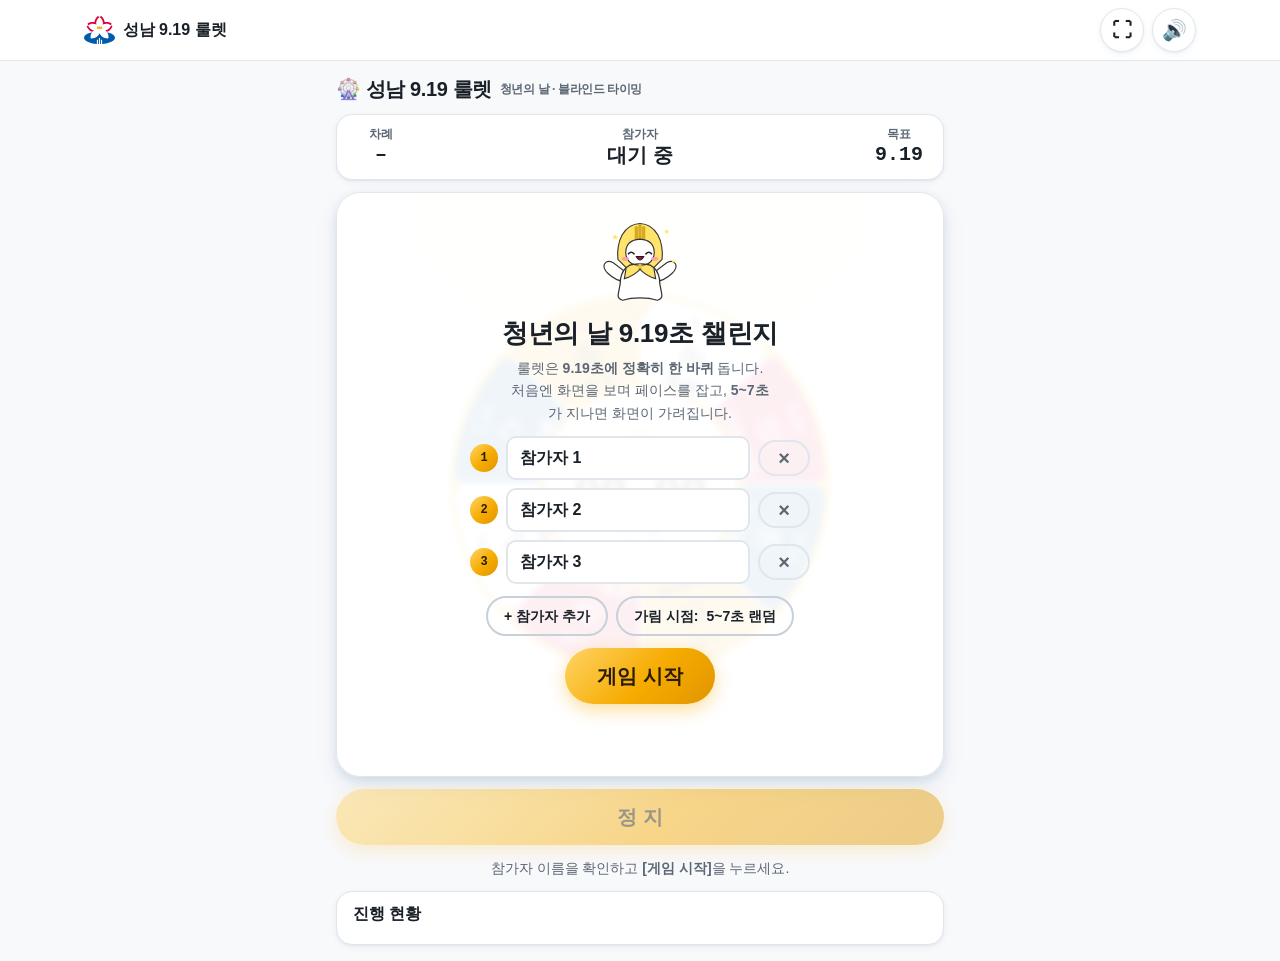
==== index.html @ 919806d4 "game init" ====
<!DOCTYPE html>
<html lang="ko">
<head>
<meta charset="utf-8">
<meta name="viewport" content="width=device-width, initial-scale=1, viewport-fit=cover">
<title>성남 9.19 룰렛 — 청년의 날 블라인드 챌린지</title>
<meta name="description" content="성남시 8대 명소 룰렛이 9.19초에 한 바퀴. 5~7초 뒤 화면이 가려지면 오직 감각으로 9.19초에 멈추세요. 청년의 날 히든 미션 5종 포함.">
<meta name="theme-color" content="#F6AB00">
<meta name="format-detection" content="telephone=no">

<link rel="stylesheet" href="./css/tokens.css">
<link rel="stylesheet" href="./css/base.css">
<link rel="stylesheet" href="./css/components.css">
<link rel="stylesheet" href="./css/game-shell.css">
<link rel="stylesheet" href="./css/game.css">
</head>
<body>

<a class="skip-link" href="#main">본문 바로가기</a>

<!-- 헤더 (SNM.ui.mountHeader 가 이 자리를 치환) -->
<div id="appHeader"></div>

<main id="main" class="game-shell" tabindex="-1">
  <div class="game-shell__body">

    <h1 class="game-title">🎡 성남 9.19 룰렛 <small>청년의 날 · 블라인드 타이밍</small></h1>

    <div class="hud">
      <div class="hud__item">
        <span class="hud__label">차례</span>
        <span class="hud__value num" id="hudTurn">–</span>
      </div>
      <div class="hud__item hud__item--wide">
        <span class="hud__label">참가자</span>
        <span class="hud__value hud__value--name" id="hudName">대기 중</span>
      </div>
      <div class="hud__item">
        <span class="hud__label">목표</span>
        <span class="hud__value num">9.19</span>
      </div>
    </div>

    <div class="game-stage" id="stage">

      <!-- 룰렛 -->
      <div class="wheel-wrap" id="wheelWrap">
        <div class="wheel-pointer" aria-hidden="true">
          <svg viewBox="0 0 40 34" width="40" height="34" focusable="false">
            <path d="M20 32 L3 4 Q20 12 37 4 Z" style="fill:var(--sn-gold);stroke:var(--sn-gold-dark)" stroke-width="2.5" stroke-linejoin="round"/>
          </svg>
        </div>
        <div class="wheel-goal" aria-hidden="true">9.19</div>
        <div class="wheel-rotor" id="wheelRotor"></div>

        <div class="wheel-plate" id="plate">
          <div class="wheel-plate__mascot" id="plateMascot" aria-hidden="true"></div>
          <div class="wheel-plate__big num" id="bigTime">00.00</div>
          <div class="wheel-plate__sub" id="segLabel">대기 중</div>
        </div>
      </div>

      <!-- 블라인드 커튼 (5~7초 이후 화면 전체를 가린다) -->
      <div class="curtain" id="curtain" aria-hidden="true">
        <div class="curtain__panel curtain__panel--top"></div>
        <div class="curtain__panel curtain__panel--bottom"></div>
        <div class="curtain__center">
          <div class="curtain__mascot" id="curtainMascot"></div>
          <p class="curtain__title">화면이 가려졌습니다</p>
          <p class="curtain__desc">이제부터는 <b>감각</b>으로!<br>9.19초라고 느껴지는 순간 <b>정지</b></p>
        </div>
      </div>

      <p class="sr-only" id="live" aria-live="polite"></p>

      <!-- 참가자 설정 오버레이 -->
      <div class="start-overlay setup" id="setupOverlay">
        <div class="setup__mascot" id="setupMascot"></div>
        <h2>청년의 날 9.19초 챌린지</h2>
        <p class="setup__lead">
          룰렛은 <b>9.19초에 정확히 한 바퀴</b> 돕니다.<br>
          처음엔 화면을 보며 페이스를 잡고, <b id="setupBlindText">5~7초</b>가 지나면 화면이 가려집니다.
        </p>

        <ul class="setup__list" id="nameList"></ul>

        <div class="setup__row">
          <button class="btn btn--ghost btn--sm" id="addPlayerBtn" type="button">+ 참가자 추가</button>
          <button class="btn btn--ghost btn--sm" id="blindModeBtn" type="button" aria-pressed="true">
            가림 시점: <b id="blindModeLabel">5~7초 랜덤</b>
          </button>
        </div>

        <button class="btn btn--primary btn--lg" id="startBtn" type="button">게임 시작</button>
      </div>

      <!-- 차례 안내 오버레이 -->
      <div class="start-overlay ready" id="readyOverlay" hidden>
        <div class="ready__mascot" id="readyMascot"></div>
        <p class="ready__turn" id="readyTurn">1번째 차례</p>
        <h2 class="ready__name" id="readyName">참가자 1</h2>
        <p class="ready__desc">
          시작하면 <b>3 · 2 · 1</b> 카운트다운 후 룰렛이 돕니다.<br>
          기회는 <b>단 한 번</b>, 9.19초에 멈추세요!
        </p>
        <button class="btn btn--primary btn--lg" id="readyBtn" type="button">준비 완료 · 시작</button>
      </div>

    </div>

    <div class="game-controls">
      <button class="btn btn--primary btn--lg btn--block" id="stopBtn" type="button" disabled>정 지</button>
    </div>

    <p class="game-hint" id="hint">참가자 이름을 확인하고 <b>[게임 시작]</b>을 누르세요.</p>

    <!-- 진행 현황판 -->
    <section class="board" id="board" aria-labelledby="boardTitle">
      <header class="board__head">
        <h2 id="boardTitle" class="board__title">진행 현황</h2>
        <button class="btn btn--ghost btn--sm" id="resetBtn" type="button" hidden>처음부터</button>
      </header>
      <ul class="board__list" id="boardList"></ul>
    </section>

    <!-- 히든 미션 보드 (적중 시 · 최종 결과에서 공개) -->
    <section class="missions" id="missionBoard" hidden aria-labelledby="missionTitle">
      <header class="board__head">
        <h2 id="missionTitle" class="board__title">🎁 히든 미션</h2>
        <span class="chip chip--gold" id="missionCount">0 / 5 공개</span>
      </header>
      <ul class="missions__list" id="missionList"></ul>
    </section>

  </div>
</main>

<script src="./js/core/util.js"></script>
<script src="./js/core/store.js"></script>
<script src="./js/core/audio.js"></script>
<script src="./js/core/mascot.js"></script>
<script src="./js/core/ui.js"></script>
<script src="./js/game.js"></script>
</body>
</html>
---- css/tokens.css ----
/* ============================================================
   성남 미니게임 랜드 — 디자인 토큰
   성남시 CI 컬러 기반. 모든 CSS 파일보다 먼저 로드할 것.
   ============================================================ */
:root{
  /* ── 브랜드 (성남시 CI) ── */
  --sn-gold:        #F6AB00;
  --sn-gold-dark:   #C98A00;
  --sn-gold-light:  #FFD466;
  --sn-blue:        #005BAC;
  --sn-blue-dark:   #00417A;
  --sn-blue-light:  #4D96D6;
  --sn-red:         #DF003C;
  --sn-red-dark:    #A8002D;
  --sn-red-light:   #FF5C82;
  --sn-white:       #FFFFFF;

  /* ── 뉴트럴 ── */
  --sn-gray-50:  #F8F9FB;
  --sn-gray-100: #EFF2F6;
  --sn-gray-200: #E1E6ED;
  --sn-gray-300: #C8D0DA;
  --sn-gray-400: #9AA6B4;
  --sn-gray-600: #5C6774;
  --sn-gray-800: #2E3742;
  --sn-gray-900: #1A2027;

  /* ── 시맨틱 ── */
  --c-bg:        var(--sn-gray-50);
  --c-surface:   var(--sn-white);
  --c-text:      var(--sn-gray-900);
  --c-text-sub:  var(--sn-gray-600);
  --c-border:    var(--sn-gray-200);
  --c-success:   #14A44D;
  --c-warning:   var(--sn-gold);
  --c-danger:    var(--sn-red);
  --c-on-gold:   #2A1C00;   /* 골드 배경 위 텍스트 (흰 글씨 금지) */

  /* ── 그라디언트 ── */
  --g-gold:  linear-gradient(135deg, #FFD466 0%, #F6AB00 55%, #E09600 100%);
  --g-blue:  linear-gradient(135deg, #4D96D6 0%, #005BAC 100%);
  --g-hero:  radial-gradient(120% 90% at 50% 0%, #FFF6DF 0%, #FFFFFF 60%, #F1F6FB 100%);
  --g-sky:   linear-gradient(180deg, #BFE4FF 0%, #E8F5FF 70%, #FFF6E3 100%);

  /* ── 라운드 ── */
  --r-xs:   6px;
  --r-sm:  10px;
  --r-md:  16px;
  --r-lg:  24px;
  --r-xl:  32px;
  --r-pill: 999px;

  /* ── 그림자 (블루 틴트) ── */
  --sh-1: 0 1px 2px rgba(0,65,122,.06), 0 2px 6px rgba(0,65,122,.06);
  --sh-2: 0 4px 10px rgba(0,65,122,.10), 0 10px 24px rgba(0,65,122,.08);
  --sh-3: 0 10px 24px rgba(0,65,122,.14), 0 24px 56px rgba(0,65,122,.14);
  --sh-gold: 0 6px 18px rgba(246,171,0,.38);
  --sh-inset: inset 0 2px 0 rgba(255,255,255,.6);

  /* ── 간격 (4px 스케일) ── */
  --sp-1:4px; --sp-2:8px; --sp-3:12px; --sp-4:16px;
  --sp-5:24px; --sp-6:32px; --sp-7:48px; --sp-8:64px;

  /* ── 타이포 ── */
  --font-base: "Pretendard", "Pretendard Variable", -apple-system, BlinkMacSystemFont,
               "Apple SD Gothic Neo", "Malgun Gothic", "맑은 고딕",
               "Noto Sans KR", "Segoe UI", Roboto, sans-serif;
  --font-num:  "SF Mono", "JetBrains Mono", ui-monospace, Menlo, Consolas,
               "D2Coding", monospace;
  --fs-xs:12px; --fs-sm:14px; --fs-md:16px; --fs-lg:20px;
  --fs-xl:26px; --fs-2xl:34px; --fs-3xl:44px;
  --lh-tight:1.25; --lh-base:1.6;

  /* ── 모션 ── */
  --ease-out:  cubic-bezier(.2,.8,.3,1);
  --ease-pop:  cubic-bezier(.2,.9,.3,1.3);
  --dur-fast: 140ms; --dur-base: 240ms; --dur-slow: 420ms;

  /* ── 레이어 ── */
  --z-hud:10; --z-header:50; --z-toast:80; --z-modal:100;
}

@media (prefers-reduced-motion: reduce){
  *,*::before,*::after{
    animation-duration:.01ms !important;
    animation-iteration-count:1 !important;
    transition-duration:.01ms !important;
    scroll-behavior:auto !important;
  }
}
---- css/base.css ----
/* ============================================================
   base.css — 리셋 + 타이포 + 유틸리티
   ============================================================ */
*,*::before,*::after{ box-sizing:border-box; }

html{ -webkit-text-size-adjust:100%; }

body{
  margin:0;
  font-family:var(--font-base);
  font-size:var(--fs-md);
  line-height:var(--lh-base);
  color:var(--c-text);
  background:var(--c-bg);
  -webkit-font-smoothing:antialiased;
  -moz-osx-font-smoothing:grayscale;
  overflow-x:hidden;
}

h1,h2,h3,h4,p,figure,ul,ol{ margin:0; }
ul,ol{ padding:0; list-style:none; }
img,svg{ display:block; max-width:100%; }
button,input,select,textarea{ font:inherit; color:inherit; }
button{ background:none; border:0; padding:0; cursor:pointer; }
a{ color:var(--sn-blue); text-decoration:none; }
a:hover{ text-decoration:underline; }

h1{ font-size:var(--fs-2xl); line-height:var(--lh-tight); font-weight:800; letter-spacing:-.02em; }
h2{ font-size:var(--fs-xl); line-height:var(--lh-tight); font-weight:800; letter-spacing:-.01em; }
h3{ font-size:var(--fs-lg); line-height:var(--lh-tight); font-weight:700; }

:focus-visible{ outline:3px solid var(--sn-blue); outline-offset:2px; border-radius:var(--r-xs); }

/* ── 컨테이너 ── */
.container{ width:100%; max-width:1080px; margin-inline:auto; padding-inline:var(--sp-4); }
@media (min-width:1024px){ .container{ padding-inline:var(--sp-5); } }
@media (min-width:1280px){ .container{ max-width:1160px; } }

/* ── 유틸리티 ── */
.num{ font-family:var(--font-num); font-variant-numeric:tabular-nums; }
.sr-only{
  position:absolute; width:1px; height:1px; padding:0; margin:-1px;
  overflow:hidden; clip:rect(0 0 0 0); white-space:nowrap; border:0;
}
.skip-link{
  position:absolute; left:var(--sp-4); top:-100px; z-index:calc(var(--z-modal) + 10);
  background:var(--sn-blue); color:#fff; padding:var(--sp-3) var(--sp-4);
  border-radius:var(--r-sm); font-weight:700; transition:top var(--dur-fast) var(--ease-out);
}
.skip-link:focus{ top:var(--sp-4); text-decoration:none; }

.no-select{ user-select:none; -webkit-user-select:none; -webkit-touch-callout:none; }
.touch{ touch-action:manipulation; }

/* ── 성나미 아이들 애니메이션 ── */
@keyframes nami-idle{
  from{ transform:translateY(0) rotate(-1deg); }
  to  { transform:translateY(-10px) rotate(1deg); }
}
.nami-idle{
  animation:nami-idle 3s var(--ease-out) infinite alternate;
  transform-origin:50% 80%;
}
@keyframes nami-pop{
  0%{ transform:scale(1); } 40%{ transform:scale(1.14); } 100%{ transform:scale(1); }
}
.nami-pop{ animation:nami-pop var(--dur-slow) var(--ease-pop); }
---- css/components.css ----
/* ============================================================
   components.css — 버튼 / 모달 / HUD / 토스트 / 카드 공통
   ============================================================ */

/* ─────────── 버튼 ─────────── */
.btn{
  display:inline-flex; align-items:center; justify-content:center; gap:var(--sp-2);
  min-height:48px; padding:0 var(--sp-5);
  border-radius:var(--r-pill);
  font-weight:700; font-size:var(--fs-md);
  cursor:pointer; touch-action:manipulation; user-select:none;
  transition:transform var(--dur-fast) var(--ease-out),
             filter var(--dur-fast) var(--ease-out),
             box-shadow var(--dur-fast) var(--ease-out);
  text-decoration:none; white-space:nowrap;
}
.btn:hover{ transform:translateY(-2px); filter:brightness(1.05); text-decoration:none; }
.btn:active{ transform:translateY(1px); }
.btn:disabled,.btn[aria-disabled="true"]{
  opacity:.45; cursor:not-allowed; transform:none; filter:none;
}
.btn--primary{ background:var(--g-gold); color:var(--c-on-gold); box-shadow:var(--sh-gold); }
.btn--secondary{ background:var(--g-blue); color:#fff; box-shadow:var(--sh-2); }
.btn--ghost{ background:transparent; color:var(--c-text); border:2px solid var(--sn-gray-300); }
.btn--danger{ background:var(--sn-red); color:#fff; box-shadow:var(--sh-2); }
.btn--icon{
  width:44px; height:44px; min-height:44px; padding:0; border-radius:50%;
  background:var(--c-surface); border:1px solid var(--c-border); box-shadow:var(--sh-1);
  font-size:var(--fs-lg);
}
.btn--sm{ min-height:40px; padding:0 var(--sp-4); font-size:var(--fs-sm); }
.btn--lg{ min-height:56px; padding:0 var(--sp-6); font-size:var(--fs-lg); }
.btn--block{ display:flex; width:100%; }

/* ─────────── 칩 ─────────── */
.chip{
  display:inline-flex; align-items:center; gap:4px;
  padding:3px 10px; border-radius:var(--r-pill);
  font-size:var(--fs-xs); font-weight:700; line-height:1.5;
  background:var(--sn-gray-100); color:var(--c-text-sub);
}
.chip--gold{ background:#FFF3D6; color:#7A5500; }
.chip--blue{ background:#E3F0FB; color:var(--sn-blue-dark); }
.chip--red { background:#FFE5EC; color:var(--sn-red-dark); }

/* ─────────── 카드 ─────────── */
.card{
  background:var(--c-surface);
  border:1px solid var(--c-border);
  border-radius:var(--r-md);
  box-shadow:var(--sh-1);
}

/* ─────────── 공통 헤더 ─────────── */
.app-header{
  position:sticky; top:0; z-index:var(--z-header);
  background:rgba(255,255,255,.88);
  -webkit-backdrop-filter:blur(10px); backdrop-filter:blur(10px);
  border-bottom:1px solid var(--c-border);
}
.app-header__inner{
  display:flex; align-items:center; gap:var(--sp-3);
  min-height:60px; padding-block:var(--sp-2);
}
.app-header__brand{
  display:flex; align-items:center; gap:var(--sp-2);
  font-weight:800; color:var(--c-text); font-size:var(--fs-md);
}
.app-header__brand:hover{ text-decoration:none; }
.app-header__brand img{ height:28px; width:auto; }
.app-header__spacer{ flex:1; }
.app-header__actions{ display:flex; align-items:center; gap:var(--sp-2); }
@media (max-width:479px){
  .app-header__brand span{ font-size:var(--fs-sm); }
}

/* ─────────── HUD ─────────── */
.hud{
  display:flex; align-items:center; gap:var(--sp-3);
  width:100%; padding:var(--sp-3) var(--sp-4);
  background:var(--c-surface); border:1px solid var(--c-border);
  border-radius:var(--r-md); box-shadow:var(--sh-1);
  z-index:var(--z-hud);
}
.hud__item{ display:flex; flex-direction:column; align-items:center; min-width:56px; }
.hud__item--wide{ flex:1; min-width:0; }
.hud__label{ font-size:var(--fs-xs); color:var(--c-text-sub); font-weight:600; line-height:1.3; }
.hud__value{
  font-family:var(--font-num); font-variant-numeric:tabular-nums;
  font-size:var(--fs-lg); font-weight:800; line-height:1.2; color:var(--c-text);
  transition:transform var(--dur-fast) var(--ease-pop), color var(--dur-fast) linear;
}
.hud__value.is-bump{ transform:scale(1.18); }
.hud__item.is-warning .hud__value{ color:var(--sn-red); animation:hud-pulse 1s infinite; }
@keyframes hud-pulse{ 0%,100%{ opacity:1; } 50%{ opacity:.45; } }

.progress{
  width:100%; height:10px; border-radius:var(--r-pill);
  background:var(--sn-gray-200); overflow:hidden;
}
.progress > i{
  display:block; height:100%; width:0;
  background:var(--g-gold); border-radius:inherit;
  transition:width var(--dur-base) var(--ease-out);
}
.progress.is-warning > i{ background:linear-gradient(135deg,#FF5C82,#DF003C); }

/* 생명 하트 */
.lives{ display:flex; gap:2px; font-size:var(--fs-md); line-height:1; }
.lives span{ transition:opacity var(--dur-base) var(--ease-out), transform var(--dur-base) var(--ease-pop); }
.lives span.is-lost{ opacity:.2; transform:scale(.8); filter:grayscale(1); }

/* ─────────── 모달 ─────────── */
.modal-backdrop{
  position:fixed; inset:0; z-index:var(--z-modal);
  display:grid; place-items:center; padding:var(--sp-4);
  background:rgba(0,0,0,.55);
  -webkit-backdrop-filter:blur(4px); backdrop-filter:blur(4px);
  animation:modal-fade .18s var(--ease-out);
  overflow-y:auto;
}
@keyframes modal-fade{ from{ opacity:0; } to{ opacity:1; } }
.modal{
  width:100%; max-width:420px;
  background:var(--c-surface); border-radius:var(--r-lg);
  box-shadow:var(--sh-3); padding:var(--sp-5);
  text-align:center; position:relative;
  animation:modal-in .28s var(--ease-pop);
  max-height:calc(100dvh - 32px); overflow-y:auto;
}
@supports not (height:100dvh){ .modal{ max-height:calc(100vh - 32px); } }
@keyframes modal-in{
  from{ opacity:0; transform:scale(.9) translateY(16px); }
  to  { opacity:1; transform:none; }
}
.modal__mascot{ width:130px; margin:0 auto var(--sp-2); }
.modal__title{ font-size:var(--fs-xl); font-weight:800; margin-bottom:var(--sp-2); }
.modal__grade{
  display:inline-block; margin-bottom:var(--sp-3);
  padding:4px 14px; border-radius:var(--r-pill);
  background:var(--g-gold); color:var(--c-on-gold); font-weight:800; font-size:var(--fs-sm);
}
.modal__score{
  font-family:var(--font-num); font-variant-numeric:tabular-nums;
  font-size:var(--fs-3xl); font-weight:800; color:var(--sn-blue);
  line-height:1.1; margin-bottom:var(--sp-1);
}
.modal__score-unit{ font-size:var(--fs-lg); color:var(--c-text-sub); margin-left:2px; }
.modal__best-ribbon{
  display:inline-block; margin-bottom:var(--sp-3);
  padding:5px 16px; border-radius:var(--r-pill);
  background:var(--g-gold); color:var(--c-on-gold);
  font-weight:800; font-size:var(--fs-sm); box-shadow:var(--sh-gold);
  animation:ribbon-glow 1.4s var(--ease-out) infinite alternate;
}
@keyframes ribbon-glow{ from{ filter:brightness(1); } to{ filter:brightness(1.18); } }
.modal__rows{
  margin:var(--sp-3) 0; padding:var(--sp-3);
  background:var(--sn-gray-50); border-radius:var(--r-sm); text-align:left;
}
.modal__row{
  display:flex; justify-content:space-between; gap:var(--sp-3);
  padding:5px 0; font-size:var(--fs-sm);
}
.modal__row + .modal__row{ border-top:1px dashed var(--c-border); }
.modal__row b{ font-family:var(--font-num); font-variant-numeric:tabular-nums; }
.modal__badges{
  display:flex; flex-wrap:wrap; justify-content:center; gap:var(--sp-2);
  margin:var(--sp-3) 0;
}
.modal__badge{
  display:flex; align-items:center; gap:6px;
  padding:6px 14px; border-radius:var(--r-pill);
  background:#FFF3D6; color:#7A5500; font-weight:700; font-size:var(--fs-sm);
  animation:modal-in .4s var(--ease-pop) backwards;
}
.modal__note{ font-size:var(--fs-xs); color:var(--c-text-sub); margin-top:var(--sp-2); }
.modal__buttons{ display:flex; flex-direction:column; gap:var(--sp-2); margin-top:var(--sp-4); }
@media (min-width:480px){ .modal__buttons{ flex-direction:row; justify-content:center; } }
.modal__buttons .btn{ flex:1; }

/* ─────────── 토스트 ─────────── */
.toast-wrap{
  position:fixed; left:50%; bottom:calc(24px + env(safe-area-inset-bottom));
  transform:translateX(-50%); z-index:var(--z-toast);
  display:flex; flex-direction:column; align-items:center; gap:var(--sp-2);
  pointer-events:none; width:max-content; max-width:calc(100vw - 32px);
}
.toast{
  padding:10px 20px; border-radius:var(--r-pill);
  background:rgba(26,32,39,.92); color:#fff;
  font-size:var(--fs-sm); font-weight:600; box-shadow:var(--sh-3);
  animation:toast-in var(--dur-base) var(--ease-pop);
}
.toast.is-out{ animation:toast-out var(--dur-base) var(--ease-out) forwards; }
@keyframes toast-in { from{ opacity:0; transform:translateY(14px); } to{ opacity:1; transform:none; } }
@keyframes toast-out{ to{ opacity:0; transform:translateY(10px); } }

/* ─────────── 카운트다운 ─────────── */
.countdown{
  position:absolute; inset:0; z-index:calc(var(--z-hud) + 5);
  display:grid; place-items:center;
  background:rgba(255,255,255,.72);
  -webkit-backdrop-filter:blur(2px); backdrop-filter:blur(2px);
  border-radius:inherit; pointer-events:none;
}
.countdown__num{
  font-family:var(--font-num); font-weight:800; font-size:88px;
  color:var(--sn-blue); text-shadow:0 6px 18px rgba(0,91,172,.28);
  animation:cd-pop .7s var(--ease-out);
}
@keyframes cd-pop{
  from{ opacity:0; transform:scale(1.6); } 60%{ opacity:1; transform:scale(1); }
  to  { opacity:0; transform:scale(.9); }
}

/* ─────────── 플로팅 점수 텍스트 ─────────── */
.float-text{
  position:fixed; z-index:var(--z-toast); pointer-events:none;
  font-family:var(--font-num); font-weight:800; font-size:var(--fs-lg);
  text-shadow:0 2px 6px rgba(255,255,255,.9), 0 0 2px rgba(255,255,255,.9);
  animation:float-up .9s var(--ease-out) forwards;
  transform:translate(-50%,-50%);
}
@keyframes float-up{
  0%  { opacity:0; transform:translate(-50%,-50%) scale(.7); }
  20% { opacity:1; transform:translate(-50%,-80%) scale(1.1); }
  100%{ opacity:0; transform:translate(-50%,-170%) scale(1); }
}

/* ─────────── 컨페티 ─────────── */
.confetti-wrap{ position:fixed; inset:0; z-index:calc(var(--z-modal) + 1); pointer-events:none; overflow:hidden; }
.confetti{
  position:absolute; top:-16px; width:9px; height:14px; border-radius:2px;
  animation:confetti-fall linear forwards;
}
@keyframes confetti-fall{
  0%  { opacity:1; transform:translateY(0) rotate(0deg); }
  100%{ opacity:.15; transform:translateY(105vh) rotate(720deg); }
}
---- css/game-shell.css ----
/* ============================================================
   game-shell.css — 게임 5종이 공유하는 껍데기 레이아웃
   ============================================================ */
.game-shell{
  display:flex; flex-direction:column;
  min-height:100vh; min-height:100dvh;
}
.game-shell__body{
  flex:1;
  display:flex; flex-direction:column; gap:var(--sp-3);
  width:100%; margin-inline:auto;
  padding:var(--sp-4) var(--sp-4) max(var(--sp-4), env(safe-area-inset-bottom));
}

/* 게임별 최대 폭은 각 style.css 에서 --stage-max 로 지정 */
.game-shell__body{ max-width:var(--stage-max, 560px); }

.game-title{
  display:flex; align-items:center; gap:var(--sp-2);
  font-size:var(--fs-lg); font-weight:800;
}
.game-title small{
  font-size:var(--fs-xs); font-weight:600; color:var(--c-text-sub);
}

.game-stage{
  position:relative;
  flex:1; display:grid; place-items:center;
  padding:var(--sp-4);
  background:var(--c-surface);
  border:1px solid var(--c-border);
  border-radius:var(--r-lg);
  box-shadow:var(--sh-2);
  overflow:hidden;
  touch-action:manipulation;
  user-select:none; -webkit-user-select:none;
}
.game-stage--flat{ background:transparent; border:0; box-shadow:none; padding:0; }

.game-controls{
  display:flex; gap:var(--sp-2); align-items:center; justify-content:center;
  flex-wrap:wrap;
}

/* 게임 안내 문구 */
.game-hint{
  text-align:center; font-size:var(--fs-sm); color:var(--c-text-sub);
  min-height:1.6em;
}

/* 시작 오버레이 (플레이 전) */
.start-overlay{
  position:absolute; inset:0; z-index:calc(var(--z-hud) + 4);
  display:flex; flex-direction:column; align-items:center; justify-content:center;
  gap:var(--sp-3); padding:var(--sp-5);
  background:rgba(255,255,255,.94);
  -webkit-backdrop-filter:blur(3px); backdrop-filter:blur(3px);
  border-radius:inherit; text-align:center;
}
.start-overlay__mascot{ width:120px; }
.start-overlay h2{ font-size:var(--fs-xl); }
.start-overlay p{ font-size:var(--fs-sm); color:var(--c-text-sub); max-width:34ch; }
.start-overlay[hidden]{ display:none; }

/* 가로모드 저높이 대응 */
@media (max-height:480px) and (orientation:landscape){
  .app-header__inner{ min-height:48px; }
  .game-shell__body{ padding-block:var(--sp-2); gap:var(--sp-2); }
  .game-title{ font-size:var(--fs-md); }
  .hud{ padding:var(--sp-2) var(--sp-3); }
  .start-overlay__mascot{ width:76px; }
}
---- css/game.css ----
/* ============================================================
   성남 9.19 룰렛 — 게임 전용 스타일
   core CSS(tokens/base/components/game-shell) 이후에 로드된다.
   ============================================================ */

.game-shell__body{ --stage-max: 560px; }

/* 무대 미러링용 — 넓은 화면에서는 조금 더 크게 */
@media (min-width:900px){
  .game-shell__body{ --stage-max: 640px; }
}

#stage{
  background:
    radial-gradient(120% 90% at 50% 0%, #FFF6DF 0%, var(--sn-white) 62%, var(--sn-gray-50) 100%);
  min-height:360px;
}

.hud__value--name{
  font-family:var(--font-base);
  font-size:var(--fs-lg);
  white-space:nowrap; overflow:hidden; text-overflow:ellipsis;
  max-width:100%;
}

/* ─────────────── 룰렛 ─────────────── */
.wheel-wrap{
  position:relative;
  width:100%;
  max-width:340px;
  aspect-ratio:1 / 1;
  margin-inline:auto;
  display:grid;
  place-items:center;
}

/* 12시 고정 포인터 = 9.19초 지점 */
.wheel-pointer{
  position:absolute;
  top:-6px; left:50%;
  transform:translateX(-50%);
  z-index:calc(var(--z-hud) + 2);
  filter:drop-shadow(0 3px 5px rgba(0,65,122,.35));
  pointer-events:none;
  line-height:0;
}
.wheel-goal{
  position:absolute;
  top:-30px; left:50%;
  transform:translateX(-50%);
  z-index:calc(var(--z-hud) + 2);
  padding:2px 12px;
  border-radius:var(--r-pill);
  background:var(--g-gold);
  color:var(--c-on-gold);
  font-family:var(--font-num);
  font-size:var(--fs-xs);
  font-weight:800;
  letter-spacing:.02em;
  box-shadow:var(--sh-gold);
  pointer-events:none;
  white-space:nowrap;
}

.wheel-rotor{
  width:100%; height:100%;
  will-change:transform;
  filter:drop-shadow(var(--sh-2));
}
.wheel-rotor svg{ width:100%; height:100%; display:block; }

/* 중앙 판독판 (스톱워치) */
.wheel-plate{
  position:absolute;
  width:52%; height:52%;
  border-radius:var(--r-pill);
  background:var(--sn-white);
  border:4px solid var(--sn-gold);
  box-shadow:var(--sh-gold), var(--sh-inset);
  display:flex; flex-direction:column; align-items:center; justify-content:center;
  gap:2px;
  overflow:hidden;
  z-index:calc(var(--z-hud) + 1);
  pointer-events:none;
}
.wheel-plate__mascot{ width:34px; height:34px; }
.wheel-plate__mascot svg{ width:100%; height:100%; }
.wheel-plate__big{
  font-size:clamp(30px, 9.5vw, 46px);
  font-weight:800;
  line-height:1.05;
  letter-spacing:-.02em;
  color:var(--c-text);
  min-width:5ch;
  text-align:center;
  transition:color var(--dur-fast) var(--ease-out);
}
.wheel-plate__sub{
  font-size:var(--fs-xs);
  font-weight:700;
  color:var(--c-text-sub);
  text-align:center;
  padding-inline:6px;
  white-space:nowrap;
}

/* 마스킹 구간 */
.wheel-plate.is-half .wheel-plate__big{ color:var(--sn-gray-600); }
.wheel-plate.is-blind .wheel-plate__big{ color:var(--sn-gray-400); }

/* 적중 연출 */
.wheel-plate.is-hit{
  border-color:var(--sn-gold-dark);
  animation:plate-hit 1.1s var(--ease-pop) 2;
}
.wheel-plate.is-hit .wheel-plate__big{
  color:var(--sn-gold-dark);
  text-shadow:0 0 18px rgba(246,171,0,.55);
}
@keyframes plate-hit{
  0%,100%{ transform:scale(1); }
  42%    { transform:scale(1.08); }
}

/* 감속 중 살짝 흔들리는 판 */
.wheel-plate.is-spinning{ animation:plate-wobble .5s var(--ease-out) infinite alternate; }
@keyframes plate-wobble{
  from{ transform:rotate(-2deg); }
  to  { transform:rotate(2deg); }
}

/* ─────────────── 블라인드 커튼 ─────────────── */
.curtain{
  position:absolute; inset:0;
  z-index:calc(var(--z-hud) + 3);
  border-radius:inherit;
  overflow:hidden;
  pointer-events:none;
  visibility:hidden;
}
.curtain.is-active{ visibility:visible; }

.curtain__panel{
  position:absolute; left:0; right:0;
  height:51%;
  background:
    repeating-linear-gradient(135deg,
      rgba(255,255,255,.14) 0 14px, rgba(255,255,255,0) 14px 28px),
    var(--g-gold);
  box-shadow:0 0 24px rgba(0,65,122,.28);
  transition:transform 420ms var(--ease-out);
}
.curtain__panel--top{ top:0; transform:translateY(-101%); border-bottom:3px solid var(--sn-gold-dark); }
.curtain__panel--bottom{ bottom:0; transform:translateY(101%); border-top:3px solid var(--sn-gold-dark); }

.curtain.is-closed .curtain__panel--top,
.curtain.is-closed .curtain__panel--bottom{ transform:translateY(0); }

/* 공개 순간에는 더 빠르고 시원하게 열린다 */
.curtain.is-opening .curtain__panel{ transition:transform 520ms cubic-bezier(.5,0,.1,1); }

.curtain__center{
  position:absolute; inset:0;
  display:flex; flex-direction:column; align-items:center; justify-content:center;
  gap:var(--sp-1);
  text-align:center;
  padding:var(--sp-4);
  color:var(--c-on-gold);
  opacity:0;
  transition:opacity var(--dur-base) var(--ease-out);
}
.curtain.is-closed .curtain__center{ opacity:1; transition-delay:260ms; }

.curtain__mascot{ width:74px; height:74px; }
.curtain__mascot svg{ width:100%; height:100%; }
.curtain__title{
  font-size:var(--fs-xl); font-weight:800; letter-spacing:-.01em;
}
.curtain__desc{ font-size:var(--fs-sm); font-weight:700; line-height:1.5; }

/* ─────────────── 참가자 설정 오버레이 ─────────────── */
.setup{ justify-content:flex-start; overflow-y:auto; gap:var(--sp-2); }
.setup__mascot{ width:92px; flex:none; }
.setup__lead{ font-size:var(--fs-sm); color:var(--c-text-sub); max-width:38ch; }

.setup__list{
  display:flex; flex-direction:column; gap:var(--sp-2);
  width:100%; max-width:340px;
  margin-block:var(--sp-1);
}
.setup__item{ display:flex; align-items:center; gap:var(--sp-2); }
.setup__no{
  flex:none;
  width:28px; height:28px;
  display:grid; place-items:center;
  border-radius:var(--r-pill);
  background:var(--g-gold); color:var(--c-on-gold);
  font-family:var(--font-num); font-size:var(--fs-xs); font-weight:800;
}
.setup__input{
  flex:1; min-width:0;
  min-height:44px;
  padding:0 var(--sp-3);
  border-radius:var(--r-sm);
  border:2px solid var(--c-border);
  background:var(--sn-white);
  font-size:var(--fs-md); font-weight:700;
}
.setup__input:focus{ outline:none; border-color:var(--sn-gold); }
.setup__del{
  flex:none;
  width:36px; height:36px; min-height:36px;
  border-radius:var(--r-pill);
  border:2px solid var(--c-border);
  color:var(--c-text-sub);
  font-size:var(--fs-lg); line-height:1;
}
.setup__del:hover{ border-color:var(--sn-red); color:var(--sn-red); }
.setup__del[hidden]{ display:none; }

.setup__row{
  display:flex; gap:var(--sp-2); flex-wrap:wrap; justify-content:center;
  margin-bottom:var(--sp-1);
}

/* ─────────────── 차례 안내 오버레이 ─────────────── */
.ready{ gap:var(--sp-2); }
.ready__mascot{ width:104px; }
.ready__turn{
  font-size:var(--fs-sm); font-weight:800; color:var(--sn-gold-dark);
  letter-spacing:.04em;
}
.ready__name{
  font-size:var(--fs-2xl); font-weight:800; line-height:1.15;
  max-width:16ch; word-break:keep-all;
}
.ready__desc{ font-size:var(--fs-sm); color:var(--c-text-sub); max-width:34ch; }

/* ─────────────── 진행 현황판 ─────────────── */
.board, .missions{
  background:var(--c-surface);
  border:1px solid var(--c-border);
  border-radius:var(--r-md);
  box-shadow:var(--sh-1);
  padding:var(--sp-3) var(--sp-4);
}
.board__head{
  display:flex; align-items:center; justify-content:space-between; gap:var(--sp-2);
  margin-bottom:var(--sp-2);
}
.board__title{ font-size:var(--fs-md); font-weight:800; }

.board__list{ display:flex; flex-direction:column; gap:var(--sp-2); }

.board__row{
  display:flex; align-items:center; gap:var(--sp-3);
  padding:var(--sp-2) var(--sp-3);
  border-radius:var(--r-sm);
  background:var(--sn-gray-50);
  border:1px solid transparent;
}
.board__row.is-current{
  background:#FFF6DF;
  border-color:var(--sn-gold);
  box-shadow:var(--sh-gold);
}
.board__row.is-done{ background:var(--sn-white); border-color:var(--c-border); }

.board__rank{
  flex:none; width:32px; height:32px;
  display:grid; place-items:center;
  border-radius:var(--r-pill);
  background:var(--sn-gray-200); color:var(--c-text-sub);
  font-family:var(--font-num); font-size:var(--fs-sm); font-weight:800;
}
.board__row.is-current .board__rank{ background:var(--g-gold); color:var(--c-on-gold); }
.board__rank--medal{ background:transparent; font-size:var(--fs-lg); }

.board__who{ flex:1; min-width:0; }
.board__name{
  font-weight:800; font-size:var(--fs-md);
  white-space:nowrap; overflow:hidden; text-overflow:ellipsis;
}
.board__tags{ display:flex; flex-wrap:wrap; gap:4px; margin-top:2px; }

.board__score{ flex:none; text-align:right; display:flex; flex-direction:column; align-items:flex-end; }
.board__time{
  font-family:var(--font-num); font-variant-numeric:tabular-nums;
  font-size:var(--fs-lg); font-weight:800; line-height:1.15;
}
.board__err{
  font-family:var(--font-num);
  font-size:var(--fs-xs); color:var(--c-text-sub); font-weight:700;
}
.board__time--wait{ color:var(--sn-gray-400); }

/* ─────────────── 히든 미션 보드 ─────────────── */
.missions__list{
  display:grid;
  grid-template-columns:repeat(auto-fit, minmax(120px, 1fr));
  gap:var(--sp-2);
}
.mission{
  padding:var(--sp-2) var(--sp-3);
  border-radius:var(--r-sm);
  border:2px dashed var(--sn-gray-300);
  background:var(--sn-gray-50);
  text-align:center;
  min-height:78px;
  display:flex; flex-direction:column; align-items:center; justify-content:center; gap:2px;
}
.mission__code{
  font-family:var(--font-num); font-variant-numeric:tabular-nums;
  font-size:var(--fs-lg); font-weight:800; color:var(--sn-gray-400);
}
.mission__title{ font-size:var(--fs-xs); font-weight:700; color:var(--c-text-sub); }
.mission__by{ font-size:var(--fs-xs); font-weight:800; color:var(--sn-gold-dark); }

.mission.is-open{
  border-style:solid; border-color:var(--sn-gold);
  background:#FFF6DF;
  animation:mission-pop var(--dur-slow) var(--ease-pop);
}
.mission.is-open .mission__code{ color:var(--sn-gold-dark); }
.mission.is-open .mission__title{ color:#7A5500; }
.mission.is-hit{
  border-color:var(--sn-red);
  background:#FFE5EC;
}
.mission.is-hit .mission__code{ color:var(--sn-red-dark); }
.mission.is-hit .mission__title{ color:var(--sn-red-dark); }
@keyframes mission-pop{
  0%  { opacity:0; transform:scale(.86) rotateX(60deg); }
  100%{ opacity:1; transform:none; }
}

/* ─────────────── 결과 모달 보조 ─────────────── */
.modal--lg{ max-width:520px; }
.modal__headline{
  font-size:clamp(40px, 12vw, 64px);
  font-weight:800; line-height:1.05;
  color:var(--sn-blue);
  letter-spacing:-.02em;
  margin-bottom:var(--sp-1);
}
.modal__headline small{
  font-family:var(--font-base);
  font-size:var(--fs-lg); color:var(--c-text-sub); margin-left:4px;
}
.modal__headline--hit{ color:var(--sn-gold-dark); text-shadow:0 0 20px rgba(246,171,0,.45); }

.mission-note{
  margin-top:var(--sp-3);
  padding:var(--sp-3);
  border-radius:var(--r-sm);
  background:#FFF6DF;
  border:1px solid var(--sn-gold);
  text-align:left;
}
.mission-note__code{
  font-family:var(--font-num); font-size:var(--fs-xl); font-weight:800;
  color:var(--sn-gold-dark);
}
.mission-note__title{ font-size:var(--fs-md); font-weight:800; margin-top:2px; }
.mission-note__desc{ font-size:var(--fs-sm); color:#7A5500; margin-top:4px; }

.final-list{
  display:flex; flex-direction:column; gap:var(--sp-2);
  margin:var(--sp-3) 0;
  text-align:left;
}

/* ─────────────── 반응형 ─────────────── */
@media (max-width:479px){
  .wheel-wrap{ max-width:272px; }
  .curtain__mascot{ width:58px; height:58px; }
  .curtain__title{ font-size:var(--fs-lg); }
  .board, .missions{ padding:var(--sp-2) var(--sp-3); }
}
@media (min-width:768px){
  .wheel-wrap{ max-width:380px; }
  .wheel-plate__mascot{ width:40px; height:40px; }
}
@media (max-height:520px) and (orientation:landscape){
  .wheel-wrap{ max-width:210px; }
  .wheel-plate__big{ font-size:clamp(24px, 7vh, 34px); }
  .wheel-plate__mascot{ width:24px; height:24px; }
  .setup__mascot{ width:60px; }
  .ready__mascot{ width:64px; }
  .curtain__mascot{ width:48px; height:48px; }
}

/* ─────────────── 리허설(테스트) 패널 ───────────────
   index.html?test 로 열었을 때만 생성된다. 무대용 화면과 확실히 구분되도록
   어두운 배경 + 경고색 태그를 쓴다. */
.devbar{
  display:flex; flex-wrap:wrap; align-items:center; gap:var(--sp-2);
  padding:var(--sp-2) var(--sp-3);
  border-radius:var(--r-md);
  background:var(--sn-gray-900);
  border:2px dashed var(--sn-gold);
  color:var(--sn-white);
}
.devbar__tag{
  font-size:var(--fs-xs); font-weight:800; letter-spacing:.02em;
  color:var(--sn-gold-light); white-space:nowrap;
}
.devbar__btn{
  min-height:34px; padding:0 var(--sp-3);
  border-radius:var(--r-pill);
  border:1px solid var(--sn-gray-600);
  background:var(--sn-gray-800); color:var(--sn-white);
  font-family:var(--font-num); font-size:var(--fs-xs); font-weight:700;
  cursor:pointer; white-space:nowrap;
}
.devbar__btn:hover{ border-color:var(--sn-gold); color:var(--sn-gold-light); }
.devbar__btn--go{ background:var(--sn-red); border-color:var(--sn-red); }
.devbar__btn--go:hover{ color:var(--sn-white); border-color:var(--sn-white); }
.devbar__input{
  width:76px; min-height:34px; padding:0 var(--sp-2);
  border-radius:var(--r-sm);
  border:1px solid var(--sn-gray-600);
  background:var(--sn-gray-800); color:var(--sn-white);
  font-family:var(--font-num); font-size:var(--fs-sm); font-weight:700;
  text-align:center;
}
.devbar__state{
  margin-left:auto;
  padding:3px 10px; border-radius:var(--r-pill);
  background:var(--sn-gray-800); color:var(--sn-gray-300);
  font-family:var(--font-num); font-size:var(--fs-xs); font-weight:800;
  white-space:nowrap;
}
.devbar__state.is-armed{ background:var(--sn-gold); color:var(--c-on-gold); }

/* .btn 의 display 가 [hidden] 을 이겨버리므로 명시적으로 막는다 */
.btn[hidden]{ display:none; }
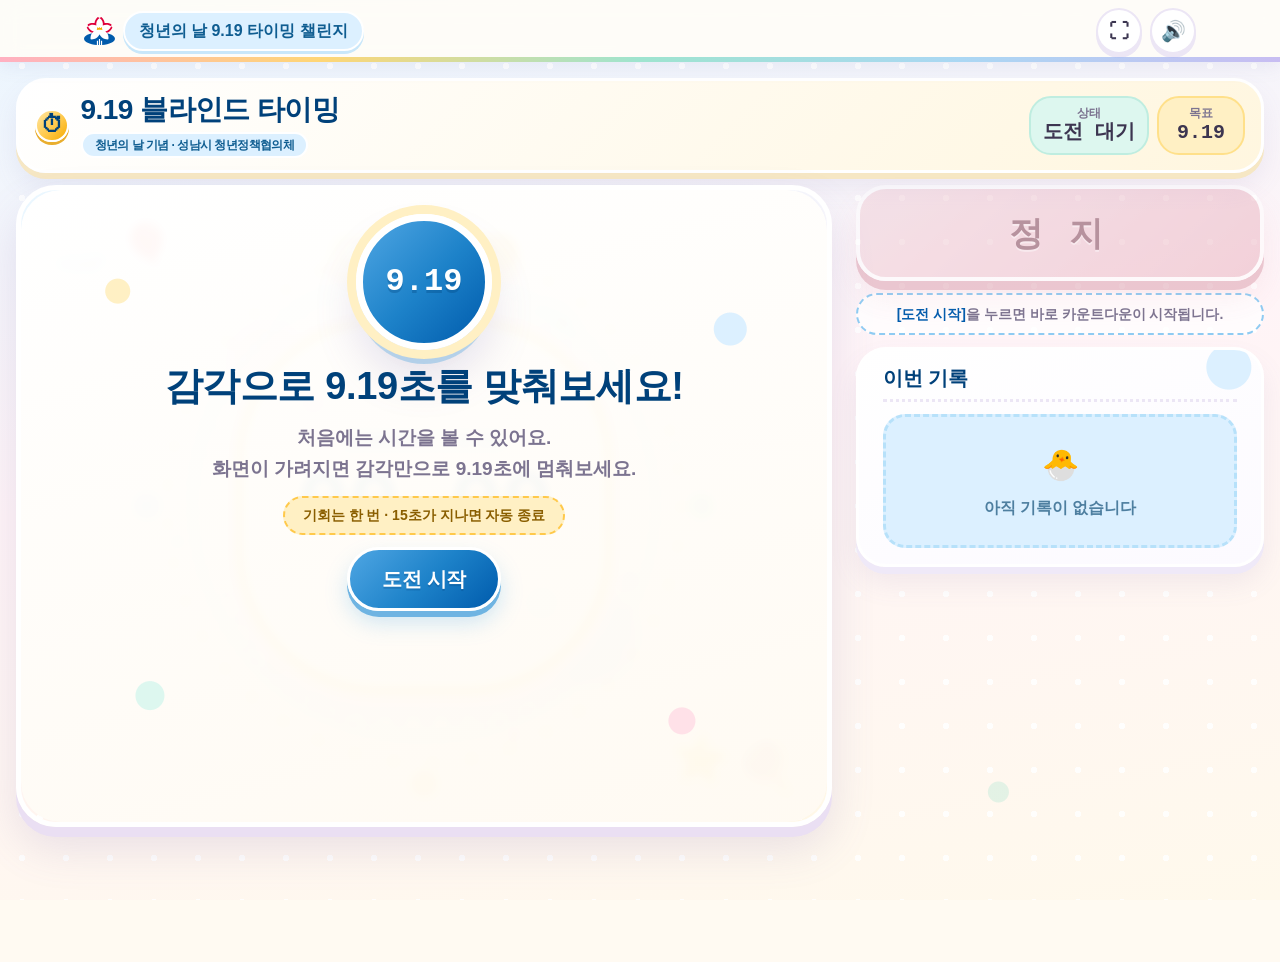
==== commit b758a173: "fix : 청년의 날 행사용 리브랜딩 및 파스텔 톤 디자인 개편   룰렛 → 블라인드 타이밍 전환 이후 남아 있던 작업을   정리하고,  성남시 청년정책협의체 주최 청년의 날 행사" ====
--- a/index.html
+++ b/index.html
@@ -3,9 +3,9 @@
 <head>
 <meta charset="utf-8">
 <meta name="viewport" content="width=device-width, initial-scale=1, viewport-fit=cover">
-<title>성남 9.19 룰렛 — 청년의 날 블라인드 챌린지</title>
-<meta name="description" content="성남시 8대 명소 룰렛이 9.19초에 한 바퀴. 5~7초 뒤 화면이 가려지면 오직 감각으로 9.19초에 멈추세요. 청년의 날 히든 미션 5종 포함.">
-<meta name="theme-color" content="#F6AB00">
+<title>청년의 날 9.19 블라인드 타이밍 챌린지 | 성남시 청년정책협의체</title>
+<meta name="description" content="성남시 청년정책협의체가 청년의 날을 기념해 여는 타이밍 챌린지입니다. 화면이 가려진 뒤 감각만으로 9.19초를 맞혀 보세요.">
+<meta name="theme-color" content="#8FCBF2">
 <meta name="format-detection" content="telephone=no">
 
 <link rel="stylesheet" href="./css/tokens.css">
@@ -24,37 +24,43 @@
 <main id="main" class="game-shell" tabindex="-1">
   <div class="game-shell__body">
 
-    <h1 class="game-title">🎡 성남 9.19 룰렛 <small>청년의 날 · 블라인드 타이밍</small></h1>
+    <!-- 제목과 HUD 를 한 덩어리로 묶어 전체폭 블록 수를 줄인다 -->
+    <div class="game-bar">
+      <h1 class="game-title">
+        <span class="game-title__icon" aria-hidden="true">⏱</span>
+        <span class="game-title__text">9.19 블라인드 타이밍
+          <small>청년의 날 기념 · 성남시 청년정책협의체</small>
+        </span>
+      </h1>
 
-    <div class="hud">
-      <div class="hud__item">
-        <span class="hud__label">차례</span>
-        <span class="hud__value num" id="hudTurn">–</span>
-      </div>
-      <div class="hud__item hud__item--wide">
-        <span class="hud__label">참가자</span>
-        <span class="hud__value hud__value--name" id="hudName">대기 중</span>
-      </div>
-      <div class="hud__item">
-        <span class="hud__label">목표</span>
-        <span class="hud__value num">9.19</span>
+      <div class="hud">
+        <div class="hud__item">
+          <span class="hud__label">상태</span>
+          <span class="hud__value" id="hudTurn">도전 대기</span>
+        </div>
+        <div class="hud__item">
+          <span class="hud__label">목표</span>
+          <span class="hud__value num">9.19</span>
+        </div>
       </div>
     </div>
 
+    <div class="game-layout">
     <div class="game-stage" id="stage">
 
-      <!-- 룰렛 -->
+      <!-- 미니멀 스톱워치: 기존 wheel-* 클래스는 롤백 호환을 위해 유지 -->
       <div class="wheel-wrap" id="wheelWrap">
-        <div class="wheel-pointer" aria-hidden="true">
-          <svg viewBox="0 0 40 34" width="40" height="34" focusable="false">
-            <path d="M20 32 L3 4 Q20 12 37 4 Z" style="fill:var(--sn-gold);stroke:var(--sn-gold-dark)" stroke-width="2.5" stroke-linejoin="round"/>
-          </svg>
+        <div class="time-fx" aria-hidden="true">
+          <i></i><i></i><i></i><i></i><i></i><i></i><i></i><i></i>
         </div>
-        <div class="wheel-goal" aria-hidden="true">9.19</div>
+        <div class="pulse-aura pulse-aura--one" aria-hidden="true"></div>
+        <div class="pulse-aura pulse-aura--two" aria-hidden="true"></div>
+        <div class="wheel-goal" aria-hidden="true"><span></span> 목표 시간 9.19초</div>
         <div class="wheel-rotor" id="wheelRotor"></div>
 
         <div class="wheel-plate" id="plate">
-          <div class="wheel-plate__mascot" id="plateMascot" aria-hidden="true"></div>
+          <div class="wheel-plate__mascot" id="plateMascot" aria-hidden="true" hidden></div>
+          <div class="wheel-plate__mark" aria-hidden="true">SEONGNAM · 9.19</div>
           <div class="wheel-plate__big num" id="bigTime">00.00</div>
           <div class="wheel-plate__sub" id="segLabel">대기 중</div>
         </div>
@@ -65,9 +71,10 @@
         <div class="curtain__panel curtain__panel--top"></div>
         <div class="curtain__panel curtain__panel--bottom"></div>
         <div class="curtain__center">
-          <div class="curtain__mascot" id="curtainMascot"></div>
-          <p class="curtain__title">화면이 가려졌습니다</p>
-          <p class="curtain__desc">이제부터는 <b>감각</b>으로!<br>9.19초라고 느껴지는 순간 <b>정지</b></p>
+          <div class="curtain__mascot" id="curtainMascot" hidden></div>
+          <div class="curtain__timer-mark" aria-hidden="true">◉</div>
+          <p class="curtain__title">이제 감각으로!</p>
+          <p class="curtain__desc">9.19초라고 느껴지는 순간 <b>정지</b></p>
         </div>
       </div>
 
@@ -75,32 +82,34 @@
 
       <!-- 참가자 설정 오버레이 -->
       <div class="start-overlay setup" id="setupOverlay">
-        <div class="setup__mascot" id="setupMascot"></div>
-        <h2>청년의 날 9.19초 챌린지</h2>
+        <div class="setup__mascot" id="setupMascot" hidden></div>
+        <div class="setup__timer-mark" aria-hidden="true">9.19</div>
+        <h2>감각으로 9.19초를 맞춰보세요!</h2>
         <p class="setup__lead">
-          룰렛은 <b>9.19초에 정확히 한 바퀴</b> 돕니다.<br>
-          처음엔 화면을 보며 페이스를 잡고, <b id="setupBlindText">5~7초</b>가 지나면 화면이 가려집니다.
+          <span>처음에는 시간을 볼 수 있어요.</span>
+          <span class="setup__lead-line">화면이 가려지면 감각만으로 <b>9.19초</b>에 멈춰보세요.</span>
         </p>
+        <p class="setup__rule">기회는 한 번 · 15초가 지나면 자동 종료</p>
 
-        <ul class="setup__list" id="nameList"></ul>
+        <ul class="setup__list" id="nameList" hidden></ul>
 
-        <div class="setup__row">
+        <div class="setup__row" hidden>
           <button class="btn btn--ghost btn--sm" id="addPlayerBtn" type="button">+ 참가자 추가</button>
           <button class="btn btn--ghost btn--sm" id="blindModeBtn" type="button" aria-pressed="true">
             가림 시점: <b id="blindModeLabel">5~7초 랜덤</b>
           </button>
         </div>
 
-        <button class="btn btn--primary btn--lg" id="startBtn" type="button">게임 시작</button>
+        <button class="btn btn--primary btn--lg" id="startBtn" type="button">도전 시작</button>
       </div>
 
       <!-- 차례 안내 오버레이 -->
       <div class="start-overlay ready" id="readyOverlay" hidden>
-        <div class="ready__mascot" id="readyMascot"></div>
+        <div class="ready__mascot" id="readyMascot" hidden></div>
         <p class="ready__turn" id="readyTurn">1번째 차례</p>
         <h2 class="ready__name" id="readyName">참가자 1</h2>
         <p class="ready__desc">
-          시작하면 <b>3 · 2 · 1</b> 카운트다운 후 룰렛이 돕니다.<br>
+          시작하면 <b>3 · 2 · 1</b> 카운트다운 후 시간이 흐릅니다.<br>
           기회는 <b>단 한 번</b>, 9.19초에 멈추세요!
         </p>
         <button class="btn btn--primary btn--lg" id="readyBtn" type="button">준비 완료 · 시작</button>
@@ -108,22 +117,23 @@
 
     </div>
 
+    <aside class="game-side">
     <div class="game-controls">
       <button class="btn btn--primary btn--lg btn--block" id="stopBtn" type="button" disabled>정 지</button>
     </div>
 
-    <p class="game-hint" id="hint">참가자 이름을 확인하고 <b>[게임 시작]</b>을 누르세요.</p>
+    <p class="game-hint" id="hint"><b>[도전 시작]</b>을 누르면 바로 카운트다운이 시작됩니다.</p>
 
     <!-- 진행 현황판 -->
     <section class="board" id="board" aria-labelledby="boardTitle">
       <header class="board__head">
-        <h2 id="boardTitle" class="board__title">진행 현황</h2>
-        <button class="btn btn--ghost btn--sm" id="resetBtn" type="button" hidden>처음부터</button>
+        <h2 id="boardTitle" class="board__title">이번 기록</h2>
+        <button class="btn btn--ghost btn--sm btn--reset" id="resetBtn" type="button" hidden>🗑 기록 초기화</button>
       </header>
       <ul class="board__list" id="boardList"></ul>
     </section>
 
-    <!-- 히든 미션 보드 (적중 시 · 최종 결과에서 공개) -->
+    <!-- 히든 미션 보드 (적중 시 공개) -->
     <section class="missions" id="missionBoard" hidden aria-labelledby="missionTitle">
       <header class="board__head">
         <h2 id="missionTitle" class="board__title">🎁 히든 미션</h2>
@@ -131,6 +141,8 @@
       </header>
       <ul class="missions__list" id="missionList"></ul>
     </section>
+    </aside>
+    </div>
 
   </div>
 </main>
--- a/css/tokens.css
+++ b/css/tokens.css
@@ -1,8 +1,12 @@
 /* ============================================================
    성남 미니게임 랜드 — 디자인 토큰
-   성남시 CI 컬러 기반. 모든 CSS 파일보다 먼저 로드할 것.
+   성남시 CI 컬러 기반 + 파스텔 캔디 레이어(아기자기 톤).
+   모든 CSS 파일보다 먼저 로드할 것.
    ============================================================ */
 :root{
+  /* 현재 노출 화면의 성남시 CI 기반 이벤트 팔레트. */
+  --event-navy:#00417A; --event-violet:#005BAC; --event-mint:#4D96D6;
+  --event-coral:#DF003C; --event-yellow:#F6AB00; --event-bg:#F1F6FB;
   /* ── 브랜드 (성남시 CI) ── */
   --sn-gold:        #F6AB00;
   --sn-gold-dark:   #C98A00;
@@ -15,47 +19,72 @@
   --sn-red-light:   #FF5C82;
   --sn-white:       #FFFFFF;
 
-  /* ── 뉴트럴 ── */
-  --sn-gray-50:  #F8F9FB;
-  --sn-gray-100: #EFF2F6;
-  --sn-gray-200: #E1E6ED;
-  --sn-gray-300: #C8D0DA;
-  --sn-gray-400: #9AA6B4;
-  --sn-gray-600: #5C6774;
-  --sn-gray-800: #2E3742;
-  --sn-gray-900: #1A2027;
+  /* ── 파스텔 캔디 (아기자기 톤) ──
+     브랜드 색을 한 톤 밝게 풀어 쓴 보조 팔레트. 큰 면적·장식에 사용. */
+  --candy-sky:        #8FCBF2;   /* 성남 블루의 파스텔 */
+  --candy-sky-soft:   #DCF0FF;
+  --candy-butter:     #FFC94B;   /* 성남 골드의 파스텔 */
+  --candy-butter-soft:#FFF0C4;
+  --candy-berry:      #FF97B0;   /* 성남 레드의 파스텔 */
+  --candy-berry-soft: #FFE1E8;
+  --candy-mint:       #7FDCC2;
+  --candy-mint-soft:  #DDF7EF;
+  --candy-lilac:      #B6A8F0;
+  --candy-lilac-soft: #ECE7FF;
+  --candy-peach:      #FFB392;
+  --candy-cream:      #FFFCF4;
+
+  /* ── 뉴트럴 (살짝 따뜻하게) ── */
+  --sn-gray-50:  #FAF9F6;
+  --sn-gray-100: #F2F1EC;
+  --sn-gray-200: #E6E4DD;
+  --sn-gray-300: #CFCCC2;
+  --sn-gray-400: #9E9C93;
+  --sn-gray-600: #6A6A63;
+  --sn-gray-800: #3A3A36;
+  --sn-gray-900: #26262A;
 
   /* ── 시맨틱 ── */
-  --c-bg:        var(--sn-gray-50);
+  --c-bg:        var(--candy-cream);
   --c-surface:   var(--sn-white);
-  --c-text:      var(--sn-gray-900);
-  --c-text-sub:  var(--sn-gray-600);
-  --c-border:    var(--sn-gray-200);
-  --c-success:   #14A44D;
+  --c-text:      #3C3550;          /* 순검정 대신 부드러운 자주빛 먹색 */
+  --c-text-sub:  #7C7490;
+  --c-border:    #ECE6F5;
+  --c-success:   #2FBF7E;
   --c-warning:   var(--sn-gold);
   --c-danger:    var(--sn-red);
-  --c-on-gold:   #2A1C00;   /* 골드 배경 위 텍스트 (흰 글씨 금지) */
+  --c-on-gold:   #6A4200;   /* 골드 배경 위 텍스트 (흰 글씨 금지) */
 
   /* ── 그라디언트 ── */
-  --g-gold:  linear-gradient(135deg, #FFD466 0%, #F6AB00 55%, #E09600 100%);
-  --g-blue:  linear-gradient(135deg, #4D96D6 0%, #005BAC 100%);
-  --g-hero:  radial-gradient(120% 90% at 50% 0%, #FFF6DF 0%, #FFFFFF 60%, #F1F6FB 100%);
-  --g-sky:   linear-gradient(180deg, #BFE4FF 0%, #E8F5FF 70%, #FFF6E3 100%);
+  --g-gold:  linear-gradient(135deg, #FFE6A3 0%, #FFC94B 55%, #F6AB00 100%);
+  --g-blue:  linear-gradient(135deg, #4FA6E3 0%, #1D82C9 52%, #005BAC 100%);
+  --g-berry: linear-gradient(135deg, #FFC0D0 0%, #FF97B0 100%);
+  --g-mint:  linear-gradient(135deg, #BFF0E2 0%, #7FDCC2 100%);
+  --g-hero:  radial-gradient(120% 90% at 50% 0%, #FFF6DF 0%, #FFFFFF 60%, #EAF6FF 100%);
+  --g-sky:   linear-gradient(180deg, #CDEBFF 0%, #EAF6FF 62%, #FFF7E8 100%);
+  /* 파스텔 무지개 — 리본·구분선용 */
+  --g-rainbow: linear-gradient(90deg,#FF97B0,#FFC94B,#7FDCC2,#8FCBF2,#B6A8F0);
 
-  /* ── 라운드 ── */
-  --r-xs:   6px;
-  --r-sm:  10px;
-  --r-md:  16px;
-  --r-lg:  24px;
-  --r-xl:  32px;
+  /* ── 라운드 (전반적으로 더 동글동글하게) ── */
+  --r-xs:  10px;
+  --r-sm:  16px;
+  --r-md:  22px;
+  --r-lg:  30px;
+  --r-xl:  40px;
   --r-pill: 999px;
 
-  /* ── 그림자 (블루 틴트) ── */
-  --sh-1: 0 1px 2px rgba(0,65,122,.06), 0 2px 6px rgba(0,65,122,.06);
-  --sh-2: 0 4px 10px rgba(0,65,122,.10), 0 10px 24px rgba(0,65,122,.08);
-  --sh-3: 0 10px 24px rgba(0,65,122,.14), 0 24px 56px rgba(0,65,122,.14);
-  --sh-gold: 0 6px 18px rgba(246,171,0,.38);
-  --sh-inset: inset 0 2px 0 rgba(255,255,255,.6);
+  /* ── 그림자 ──
+     sh-1~3 : 부드러운 라벤더 틴트 (칙칙한 회색 그림자 대신)
+     sh-jelly-* : 아래로 떨어지는 단색 굽 — 젤리 버튼/카드용 */
+  --sh-1: 0 2px 4px rgba(120,105,170,.06), 0 6px 14px rgba(120,105,170,.07);
+  --sh-2: 0 4px 10px rgba(120,105,170,.10), 0 12px 28px rgba(120,105,170,.10);
+  --sh-3: 0 12px 28px rgba(120,105,170,.16), 0 28px 64px rgba(120,105,170,.16);
+  --sh-gold: 0 6px 18px rgba(246,171,0,.34);
+  --sh-inset: inset 0 2px 0 rgba(255,255,255,.7);
+  --sh-jelly-blue:  0 6px 0 #6FB4E2, 0 12px 22px rgba(87,173,230,.28);
+  --sh-jelly-gold:  0 6px 0 #E9AE2E, 0 12px 22px rgba(246,171,0,.26);
+  --sh-jelly-berry: 0 6px 0 #F07E99, 0 12px 22px rgba(255,151,176,.28);
+  --sh-jelly-soft:  0 5px 0 #ECE6F5, 0 12px 22px rgba(120,105,170,.10);
 
   /* ── 간격 (4px 스케일) ── */
   --sp-1:4px; --sp-2:8px; --sp-3:12px; --sp-4:16px;
--- a/css/base.css
+++ b/css/base.css
@@ -2,6 +2,7 @@
    base.css — 리셋 + 타이포 + 유틸리티
    ============================================================ */
 *,*::before,*::after{ box-sizing:border-box; }
+[hidden]{ display:none !important; }
 
 html{ -webkit-text-size-adjust:100%; }
 
@@ -11,7 +12,18 @@
   font-size:var(--fs-md);
   line-height:var(--lh-base);
   color:var(--c-text);
-  background:var(--c-bg);
+  /* 파스텔 하늘 + 물방울 도트 + 은은한 체크 — 칙칙함을 걷어내는 배경 */
+  background-color:#FFFAF2;
+  background-image:
+    radial-gradient(circle at 12% 14%, rgba(255,151,176,.22) 0 9px, transparent 10px),
+    radial-gradient(circle at 88% 18%, rgba(143,203,242,.24) 0 12px, transparent 13px),
+    radial-gradient(circle at 78% 88%, rgba(127,220,194,.22) 0 10px, transparent 11px),
+    radial-gradient(circle at 18% 82%, rgba(255,201,75,.22) 0 8px, transparent 9px),
+    radial-gradient(circle at 50% 46%, rgba(182,168,240,.14) 0 6px, transparent 7px),
+    radial-gradient(circle 3px at 50% 50%, rgba(255,255,255,.85) 98%, transparent 100%),
+    linear-gradient(170deg,#EAF6FF 0%,#FFF4F7 46%,#FFF9EC 100%);
+  background-size:auto,auto,auto,auto,auto,44px 44px,auto;
+  background-attachment:fixed;
   -webkit-font-smoothing:antialiased;
   -moz-osx-font-smoothing:grayscale;
   overflow-x:hidden;
@@ -29,7 +41,7 @@
 h2{ font-size:var(--fs-xl); line-height:var(--lh-tight); font-weight:800; letter-spacing:-.01em; }
 h3{ font-size:var(--fs-lg); line-height:var(--lh-tight); font-weight:700; }
 
-:focus-visible{ outline:3px solid var(--sn-blue); outline-offset:2px; border-radius:var(--r-xs); }
+:focus-visible{ outline:3px dashed var(--candy-lilac); outline-offset:3px; border-radius:var(--r-xs); }
 
 /* ── 컨테이너 ── */
 .container{ width:100%; max-width:1080px; margin-inline:auto; padding-inline:var(--sp-4); }
@@ -45,12 +57,27 @@
 .skip-link{
   position:absolute; left:var(--sp-4); top:-100px; z-index:calc(var(--z-modal) + 10);
   background:var(--sn-blue); color:#fff; padding:var(--sp-3) var(--sp-4);
-  border-radius:var(--r-sm); font-weight:700; transition:top var(--dur-fast) var(--ease-out);
+  border-radius:var(--r-pill); font-weight:700; transition:top var(--dur-fast) var(--ease-out);
+  box-shadow:var(--sh-2);
 }
 .skip-link:focus{ top:var(--sp-4); text-decoration:none; }
 
 .no-select{ user-select:none; -webkit-user-select:none; -webkit-touch-callout:none; }
 .touch{ touch-action:manipulation; }
+
+/* ── 공용 아기자기 모션 ── */
+@keyframes cute-bob{
+  0%,100%{ transform:translateY(0) rotate(-2deg); }
+  50%    { transform:translateY(-8px) rotate(2deg); }
+}
+@keyframes cute-twinkle{
+  0%,100%{ opacity:.35; transform:scale(.85); }
+  50%    { opacity:1;   transform:scale(1.15); }
+}
+@keyframes cute-wiggle{
+  0%,100%{ transform:rotate(-3deg); }
+  50%    { transform:rotate(3deg); }
+}
 
 /* ── 성나미 아이들 애니메이션 ── */
 @keyframes nami-idle{
--- a/css/components.css
+++ b/css/components.css
@@ -1,5 +1,6 @@
 /* ============================================================
    components.css — 버튼 / 모달 / HUD / 토스트 / 카드 공통
+   전반 톤: 파스텔 + 두꺼운 흰 테두리 + 아래로 떨어지는 젤리 굽
    ============================================================ */
 
 /* ─────────── 버튼 ─────────── */
@@ -7,67 +8,105 @@
   display:inline-flex; align-items:center; justify-content:center; gap:var(--sp-2);
   min-height:48px; padding:0 var(--sp-5);
   border-radius:var(--r-pill);
-  font-weight:700; font-size:var(--fs-md);
+  font-weight:800; font-size:var(--fs-md); letter-spacing:-.01em;
   cursor:pointer; touch-action:manipulation; user-select:none;
-  transition:transform var(--dur-fast) var(--ease-out),
+  transition:transform var(--dur-fast) var(--ease-pop),
              filter var(--dur-fast) var(--ease-out),
              box-shadow var(--dur-fast) var(--ease-out);
   text-decoration:none; white-space:nowrap;
 }
-.btn:hover{ transform:translateY(-2px); filter:brightness(1.05); text-decoration:none; }
-.btn:active{ transform:translateY(1px); }
+.btn:hover{ transform:translateY(-3px) rotate(-.6deg); filter:brightness(1.04); text-decoration:none; }
+.btn:active{ transform:translateY(3px); box-shadow:0 1px 0 rgba(0,0,0,.12); }
 .btn:disabled,.btn[aria-disabled="true"]{
-  opacity:.45; cursor:not-allowed; transform:none; filter:none;
-}
-.btn--primary{ background:var(--g-gold); color:var(--c-on-gold); box-shadow:var(--sh-gold); }
-.btn--secondary{ background:var(--g-blue); color:#fff; box-shadow:var(--sh-2); }
-.btn--ghost{ background:transparent; color:var(--c-text); border:2px solid var(--sn-gray-300); }
-.btn--danger{ background:var(--sn-red); color:#fff; box-shadow:var(--sh-2); }
+  opacity:.42; cursor:not-allowed; transform:none; filter:grayscale(.35);
+}
+.btn--primary{
+  background:var(--g-blue); color:#fff;
+  border:3px solid #fff;
+  text-shadow:0 2px 0 rgba(0,65,122,.25);
+  box-shadow:var(--sh-jelly-blue);
+}
+.btn--secondary{
+  background:var(--g-gold); color:var(--c-on-gold);
+  border:3px solid #fff; box-shadow:var(--sh-jelly-gold);
+}
+.btn--ghost{
+  background:var(--sn-white); color:var(--c-text);
+  border:2.5px solid var(--c-border);
+  box-shadow:var(--sh-jelly-soft);
+}
+.btn--ghost:hover{ border-color:var(--candy-sky); color:var(--sn-blue); }
+.btn--danger{
+  background:var(--g-berry); color:#7A0026;
+  border:3px solid #fff; box-shadow:var(--sh-jelly-berry);
+}
 .btn--icon{
-  width:44px; height:44px; min-height:44px; padding:0; border-radius:50%;
-  background:var(--c-surface); border:1px solid var(--c-border); box-shadow:var(--sh-1);
+  width:46px; height:46px; min-height:46px; padding:0; border-radius:50%;
+  background:var(--sn-white); border:2.5px solid var(--c-border);
+  box-shadow:0 4px 0 #ECE6F5;
   font-size:var(--fs-lg);
 }
+.btn--icon:hover{ border-color:var(--candy-butter); }
 .btn--sm{ min-height:40px; padding:0 var(--sp-4); font-size:var(--fs-sm); }
-.btn--lg{ min-height:56px; padding:0 var(--sp-6); font-size:var(--fs-lg); }
+.btn--lg{ min-height:64px; padding:0 var(--sp-6); font-size:var(--fs-lg); }
 .btn--block{ display:flex; width:100%; }
 
 /* ─────────── 칩 ─────────── */
 .chip{
   display:inline-flex; align-items:center; gap:4px;
-  padding:3px 10px; border-radius:var(--r-pill);
-  font-size:var(--fs-xs); font-weight:700; line-height:1.5;
+  padding:4px 12px; border-radius:var(--r-pill);
+  font-size:var(--fs-xs); font-weight:800; line-height:1.5;
   background:var(--sn-gray-100); color:var(--c-text-sub);
-}
-.chip--gold{ background:#FFF3D6; color:#7A5500; }
-.chip--blue{ background:#E3F0FB; color:var(--sn-blue-dark); }
-.chip--red { background:#FFE5EC; color:var(--sn-red-dark); }
+  border:1.5px solid rgba(255,255,255,.9);
+}
+.chip--gold{ background:var(--candy-butter-soft); color:#8A5E00; border-color:#FFE08A; }
+.chip--blue{ background:var(--candy-sky-soft);    color:#0F5D91; border-color:#B7E1FA; }
+.chip--red { background:var(--candy-berry-soft);  color:#B0224A; border-color:#FFC2D1; }
 
 /* ─────────── 카드 ─────────── */
 .card{
   background:var(--c-surface);
-  border:1px solid var(--c-border);
+  border:2.5px solid var(--c-border);
   border-radius:var(--r-md);
-  box-shadow:var(--sh-1);
+  box-shadow:var(--sh-jelly-soft);
 }
 
 /* ─────────── 공통 헤더 ─────────── */
 .app-header{
   position:sticky; top:0; z-index:var(--z-header);
-  background:rgba(255,255,255,.88);
+  background:rgba(255,253,248,.9);
   -webkit-backdrop-filter:blur(10px); backdrop-filter:blur(10px);
-  border-bottom:1px solid var(--c-border);
+  border-bottom:0;
+  box-shadow:0 4px 18px rgba(120,105,170,.10);
+}
+/* 헤더 아래 파스텔 무지개 리본 */
+.app-header::after{
+  content:''; position:absolute; left:0; right:0; bottom:0; height:5px;
+  background:var(--g-rainbow); opacity:.75;
 }
 .app-header__inner{
   display:flex; align-items:center; gap:var(--sp-3);
-  min-height:60px; padding-block:var(--sp-2);
+  min-height:62px; padding-block:var(--sp-2);
 }
 .app-header__brand{
   display:flex; align-items:center; gap:var(--sp-2);
+  min-width:0;
   font-weight:800; color:var(--c-text); font-size:var(--fs-md);
 }
 .app-header__brand:hover{ text-decoration:none; }
 .app-header__brand img{ height:28px; width:auto; }
+/* 행사명이 길어도 헤더 버튼을 밀어내지 않도록 말줄임 처리 */
+.app-header__brand > span{
+  min-width:0; overflow:hidden; text-overflow:ellipsis; white-space:nowrap;
+  padding:5px 14px; border-radius:var(--r-pill);
+  background:var(--candy-sky-soft); color:#0F5D91;
+  border:2px solid #fff; box-shadow:0 3px 0 #C9E7FA;
+}
+.app-header__mark{
+  display:grid; place-items:center; width:42px; height:42px; border-radius:50%;
+  background:var(--g-blue); color:#fff; font-family:var(--font-num); font-size:11px;
+  border:2.5px solid #fff; box-shadow:0 4px 0 #6FB4E2;
+}
 .app-header__spacer{ flex:1; }
 .app-header__actions{ display:flex; align-items:center; gap:var(--sp-2); }
 @media (max-width:479px){
@@ -76,34 +115,50 @@
 
 /* ─────────── HUD ─────────── */
 .hud{
-  display:flex; align-items:center; gap:var(--sp-3);
-  width:100%; padding:var(--sp-3) var(--sp-4);
-  background:var(--c-surface); border:1px solid var(--c-border);
-  border-radius:var(--r-md); box-shadow:var(--sh-1);
+  display:flex; align-items:center; gap:var(--sp-2);
+  width:100%; padding:var(--sp-3);
+  background:linear-gradient(135deg,#FFFDF7,#FFF3F7);
+  border:3px solid #fff;
+  border-radius:var(--r-lg);
+  box-shadow:0 6px 0 #F3E7F2, 0 14px 26px rgba(120,105,170,.10);
   z-index:var(--z-hud);
 }
-.hud__item{ display:flex; flex-direction:column; align-items:center; min-width:56px; }
-.hud__item--wide{ flex:1; min-width:0; }
-.hud__label{ font-size:var(--fs-xs); color:var(--c-text-sub); font-weight:600; line-height:1.3; }
+/* HUD 각 항목을 동글동글한 캡슐로 */
+.hud__item{
+  display:flex; flex-direction:column; align-items:center; justify-content:center;
+  min-width:64px; padding:var(--sp-2) var(--sp-3);
+  border-radius:var(--r-md);
+  background:var(--sn-white);
+  border:2px solid var(--candy-sky-soft);
+}
+.hud__item:first-child{ background:var(--candy-mint-soft); border-color:#BFEDE0; }
+.hud__item:last-child{ background:var(--candy-butter-soft); border-color:#FFE08A; }
+.hud__item--wide{ flex:1; min-width:0; background:var(--candy-lilac-soft); border-color:#DBD2FA; }
+.hud__label{
+  font-size:var(--fs-xs); color:var(--c-text-sub); font-weight:700; line-height:1.3;
+  letter-spacing:.02em;
+}
 .hud__value{
   font-family:var(--font-num); font-variant-numeric:tabular-nums;
   font-size:var(--fs-lg); font-weight:800; line-height:1.2; color:var(--c-text);
   transition:transform var(--dur-fast) var(--ease-pop), color var(--dur-fast) linear;
 }
-.hud__value.is-bump{ transform:scale(1.18); }
+.hud__value.is-bump{ transform:scale(1.18) rotate(-3deg); }
+.hud__item.is-warning{ background:var(--candy-berry-soft); border-color:#FFC2D1; }
 .hud__item.is-warning .hud__value{ color:var(--sn-red); animation:hud-pulse 1s infinite; }
 @keyframes hud-pulse{ 0%,100%{ opacity:1; } 50%{ opacity:.45; } }
 
 .progress{
-  width:100%; height:10px; border-radius:var(--r-pill);
-  background:var(--sn-gray-200); overflow:hidden;
+  width:100%; height:14px; border-radius:var(--r-pill);
+  background:var(--sn-gray-100); overflow:hidden;
+  border:2px solid #fff; box-shadow:inset 0 2px 4px rgba(120,105,170,.10);
 }
 .progress > i{
   display:block; height:100%; width:0;
   background:var(--g-gold); border-radius:inherit;
   transition:width var(--dur-base) var(--ease-out);
 }
-.progress.is-warning > i{ background:linear-gradient(135deg,#FF5C82,#DF003C); }
+.progress.is-warning > i{ background:var(--g-berry); }
 
 /* 생명 하트 */
 .lives{ display:flex; gap:2px; font-size:var(--fs-md); line-height:1; }
@@ -114,31 +169,46 @@
 .modal-backdrop{
   position:fixed; inset:0; z-index:var(--z-modal);
   display:grid; place-items:center; padding:var(--sp-4);
-  background:rgba(0,0,0,.55);
-  -webkit-backdrop-filter:blur(4px); backdrop-filter:blur(4px);
+  background:rgba(60,53,80,.42);
+  -webkit-backdrop-filter:blur(5px); backdrop-filter:blur(5px);
   animation:modal-fade .18s var(--ease-out);
   overflow-y:auto;
 }
 @keyframes modal-fade{ from{ opacity:0; } to{ opacity:1; } }
 .modal{
   width:100%; max-width:420px;
-  background:var(--c-surface); border-radius:var(--r-lg);
-  box-shadow:var(--sh-3); padding:var(--sp-5);
+  background:
+    radial-gradient(circle at 12% 8%, var(--candy-berry-soft) 0 26px, transparent 27px),
+    radial-gradient(circle at 90% 12%, var(--candy-sky-soft) 0 30px, transparent 31px),
+    radial-gradient(circle at 86% 94%, var(--candy-mint-soft) 0 24px, transparent 25px),
+    linear-gradient(160deg,#FFFFFF,#FFFBF4);
+  border:4px solid #fff;
+  border-radius:var(--r-xl);
+  box-shadow:0 10px 0 rgba(182,168,240,.28), var(--sh-3);
+  padding:var(--sp-5);
   text-align:center; position:relative;
-  animation:modal-in .28s var(--ease-pop);
+  animation:modal-in .3s var(--ease-pop);
   max-height:calc(100dvh - 32px); overflow-y:auto;
+}
+/* 모달 상단 무지개 리본 */
+.modal::before{
+  content:''; position:absolute; left:14%; right:14%; top:0; height:6px;
+  border-radius:0 0 var(--r-pill) var(--r-pill);
+  background:var(--g-rainbow);
 }
 @supports not (height:100dvh){ .modal{ max-height:calc(100vh - 32px); } }
 @keyframes modal-in{
-  from{ opacity:0; transform:scale(.9) translateY(16px); }
+  from{ opacity:0; transform:scale(.88) translateY(18px) rotate(-1.5deg); }
   to  { opacity:1; transform:none; }
 }
 .modal__mascot{ width:130px; margin:0 auto var(--sp-2); }
-.modal__title{ font-size:var(--fs-xl); font-weight:800; margin-bottom:var(--sp-2); }
+.modal__title{ font-size:var(--fs-xl); font-weight:800; margin-bottom:var(--sp-2); color:var(--sn-blue-dark); }
 .modal__grade{
   display:inline-block; margin-bottom:var(--sp-3);
-  padding:4px 14px; border-radius:var(--r-pill);
-  background:var(--g-gold); color:var(--c-on-gold); font-weight:800; font-size:var(--fs-sm);
+  padding:6px 18px; border-radius:var(--r-pill);
+  background:var(--g-gold); color:var(--c-on-gold);
+  border:2.5px solid #fff; box-shadow:var(--sh-jelly-gold);
+  font-weight:800; font-size:var(--fs-sm);
 }
 .modal__score{
   font-family:var(--font-num); font-variant-numeric:tabular-nums;
@@ -148,34 +218,39 @@
 .modal__score-unit{ font-size:var(--fs-lg); color:var(--c-text-sub); margin-left:2px; }
 .modal__best-ribbon{
   display:inline-block; margin-bottom:var(--sp-3);
-  padding:5px 16px; border-radius:var(--r-pill);
+  padding:6px 18px; border-radius:var(--r-pill);
   background:var(--g-gold); color:var(--c-on-gold);
+  border:2.5px solid #fff;
   font-weight:800; font-size:var(--fs-sm); box-shadow:var(--sh-gold);
   animation:ribbon-glow 1.4s var(--ease-out) infinite alternate;
 }
-@keyframes ribbon-glow{ from{ filter:brightness(1); } to{ filter:brightness(1.18); } }
+@keyframes ribbon-glow{ from{ filter:brightness(1); transform:rotate(-1.5deg); } to{ filter:brightness(1.18); transform:rotate(1.5deg); } }
 .modal__rows{
-  margin:var(--sp-3) 0; padding:var(--sp-3);
-  background:var(--sn-gray-50); border-radius:var(--r-sm); text-align:left;
+  margin:var(--sp-3) 0; padding:var(--sp-3) var(--sp-4);
+  background:rgba(255,255,255,.75);
+  border:2px dashed var(--candy-sky);
+  border-radius:var(--r-md); text-align:left;
 }
 .modal__row{
   display:flex; justify-content:space-between; gap:var(--sp-3);
-  padding:5px 0; font-size:var(--fs-sm);
-}
-.modal__row + .modal__row{ border-top:1px dashed var(--c-border); }
-.modal__row b{ font-family:var(--font-num); font-variant-numeric:tabular-nums; }
+  padding:6px 0; font-size:var(--fs-sm); font-weight:700;
+}
+.modal__row + .modal__row{ border-top:2px dotted var(--c-border); }
+.modal__row b{ font-family:var(--font-num); font-variant-numeric:tabular-nums; color:var(--sn-blue-dark); }
 .modal__badges{
   display:flex; flex-wrap:wrap; justify-content:center; gap:var(--sp-2);
   margin:var(--sp-3) 0;
 }
 .modal__badge{
   display:flex; align-items:center; gap:6px;
-  padding:6px 14px; border-radius:var(--r-pill);
-  background:#FFF3D6; color:#7A5500; font-weight:700; font-size:var(--fs-sm);
+  padding:7px 16px; border-radius:var(--r-pill);
+  background:var(--candy-butter-soft); color:#8A5E00;
+  border:2px solid #fff; box-shadow:0 4px 0 #FFE08A;
+  font-weight:800; font-size:var(--fs-sm);
   animation:modal-in .4s var(--ease-pop) backwards;
 }
-.modal__note{ font-size:var(--fs-xs); color:var(--c-text-sub); margin-top:var(--sp-2); }
-.modal__buttons{ display:flex; flex-direction:column; gap:var(--sp-2); margin-top:var(--sp-4); }
+.modal__note{ font-size:var(--fs-xs); color:var(--c-text-sub); margin-top:var(--sp-2); font-weight:600; }
+.modal__buttons{ display:flex; flex-direction:column; gap:var(--sp-3); margin-top:var(--sp-4); }
 @media (min-width:480px){ .modal__buttons{ flex-direction:row; justify-content:center; } }
 .modal__buttons .btn{ flex:1; }
 
@@ -187,31 +262,45 @@
   pointer-events:none; width:max-content; max-width:calc(100vw - 32px);
 }
 .toast{
-  padding:10px 20px; border-radius:var(--r-pill);
-  background:rgba(26,32,39,.92); color:#fff;
-  font-size:var(--fs-sm); font-weight:600; box-shadow:var(--sh-3);
+  padding:11px 22px; border-radius:var(--r-pill);
+  background:#fff; color:var(--c-text);
+  border:3px solid var(--candy-lilac);
+  font-size:var(--fs-sm); font-weight:800;
+  box-shadow:0 6px 0 rgba(182,168,240,.45), var(--sh-2);
   animation:toast-in var(--dur-base) var(--ease-pop);
 }
 .toast.is-out{ animation:toast-out var(--dur-base) var(--ease-out) forwards; }
-@keyframes toast-in { from{ opacity:0; transform:translateY(14px); } to{ opacity:1; transform:none; } }
-@keyframes toast-out{ to{ opacity:0; transform:translateY(10px); } }
+@keyframes toast-in { from{ opacity:0; transform:translateY(14px) scale(.9); } to{ opacity:1; transform:none; } }
+@keyframes toast-out{ to{ opacity:0; transform:translateY(10px) scale(.95); } }
 
 /* ─────────── 카운트다운 ─────────── */
 .countdown{
   position:absolute; inset:0; z-index:calc(var(--z-hud) + 5);
   display:grid; place-items:center;
-  background:rgba(255,255,255,.72);
-  -webkit-backdrop-filter:blur(2px); backdrop-filter:blur(2px);
+  background:radial-gradient(circle at 50% 45%,rgba(255,255,255,.9) 0 38%,rgba(234,246,255,.72) 100%);
+  -webkit-backdrop-filter:blur(3px); backdrop-filter:blur(3px);
   border-radius:inherit; pointer-events:none;
 }
+/* 3·2·1 한 글자일 때는 원, "시작!" 처럼 길어지면 캡슐로 늘어난다.
+   (고정 폭으로 두면 "시작!" 이 줄바꿈된다) */
 .countdown__num{
+  display:grid; place-items:center;
+  min-width:1.7em; height:1.7em;
+  padding-inline:.36em;
+  white-space:nowrap;
+  border-radius:var(--r-pill);
   font-family:var(--font-num); font-weight:800; font-size:88px;
-  color:var(--sn-blue); text-shadow:0 6px 18px rgba(0,91,172,.28);
+  background:linear-gradient(160deg,#fff,#FFF3F7);
+  border:7px solid var(--candy-butter);
+  color:var(--sn-blue);
+  text-shadow:0 4px 0 var(--candy-sky-soft);
+  box-shadow:0 10px 0 rgba(255,201,75,.35), 0 22px 40px rgba(120,105,170,.20);
   animation:cd-pop .7s var(--ease-out);
 }
 @keyframes cd-pop{
-  from{ opacity:0; transform:scale(1.6); } 60%{ opacity:1; transform:scale(1); }
-  to  { opacity:0; transform:scale(.9); }
+  from{ opacity:0; transform:scale(1.6) rotate(-10deg); }
+  60% { opacity:1; transform:scale(1) rotate(0deg); }
+  to  { opacity:0; transform:scale(.88) rotate(6deg); }
 }
 
 /* ─────────── 플로팅 점수 텍스트 ─────────── */
@@ -231,10 +320,13 @@
 /* ─────────── 컨페티 ─────────── */
 .confetti-wrap{ position:fixed; inset:0; z-index:calc(var(--z-modal) + 1); pointer-events:none; overflow:hidden; }
 .confetti{
-  position:absolute; top:-16px; width:9px; height:14px; border-radius:2px;
+  position:absolute; top:-16px; width:11px; height:11px; border-radius:50%;
   animation:confetti-fall linear forwards;
 }
+.confetti:nth-child(3n){ border-radius:3px; width:9px; height:14px; }
+.confetti:nth-child(4n){ border-radius:50% 50% 50% 0; }
 @keyframes confetti-fall{
   0%  { opacity:1; transform:translateY(0) rotate(0deg); }
   100%{ opacity:.15; transform:translateY(105vh) rotate(720deg); }
 }
+.app-header__ci{ width:38px; height:38px; object-fit:contain; flex:none; }
--- a/css/game-shell.css
+++ b/css/game-shell.css
@@ -15,12 +15,66 @@
 /* 게임별 최대 폭은 각 style.css 에서 --stage-max 로 지정 */
 .game-shell__body{ max-width:var(--stage-max, 560px); }
 
+/* ─── 제목 + HUD 통합 바 ───
+   전체폭 카드가 제목 바 / HUD 바 / 스테이지로 세 겹 쌓이면 무거워 보인다.
+   앞의 둘을 한 장의 카드로 합치고, 좁은 화면에서는 두 줄로 접힌다. */
+.game-bar{
+  display:flex; align-items:center; justify-content:space-between;
+  flex-wrap:wrap; gap:var(--sp-3);
+  width:100%;
+  padding:var(--sp-3) var(--sp-4);
+  border-radius:var(--r-lg);
+  background:linear-gradient(135deg,#FFFFFF,#FFF6DF);
+  border:3px solid #fff;
+  box-shadow:0 6px 0 #F6E7C4, 0 14px 26px rgba(120,105,170,.10);
+}
+
 .game-title{
-  display:flex; align-items:center; gap:var(--sp-2);
-  font-size:var(--fs-lg); font-weight:800;
+  display:flex; align-items:center; gap:var(--sp-3);
+  min-width:0;
+  font-size:clamp(19px,2.2vw,28px); font-weight:800;
+  color:var(--sn-blue-dark);
+}
+/* 통합 바 안에서는 제목이 자기 배경을 갖지 않는다 (바가 곧 배경) */
+.game-bar .game-title{ flex:1 1 260px; }
+
+/* 제목 앞 이모지를 동글한 배지로 */
+.game-title__icon,
+.game-title > [aria-hidden]{
+  flex:none;
+  display:grid; place-items:center;
+  width:1.5em; height:1.5em; border-radius:50%;
+  background:var(--g-gold); border:2px solid #fff;
+  box-shadow:0 3px 0 #E9AE2E;
+  font-size:.8em;
+  animation:cute-wiggle 2.6s var(--ease-out) infinite;
+}
+/* 게임명 위, 행사·주최 부제 아래 — 부제가 길어도 제목을 밀지 않는다 */
+.game-title__text{
+  display:flex; flex-direction:column; align-items:flex-start; gap:5px;
+  min-width:0; line-height:1.2;
 }
 .game-title small{
-  font-size:var(--fs-xs); font-weight:600; color:var(--c-text-sub);
+  display:block; max-width:100%;
+  font-size:var(--fs-xs); font-weight:800;
+  padding:4px 12px; border-radius:var(--r-pill);
+  background:var(--candy-sky-soft); color:#0F5D91;
+  border:2px solid #fff;
+  word-break:keep-all;
+}
+
+/* 통합 바 안의 HUD 는 카드가 아니라 캡슐 두 개로만 존재한다 */
+.game-bar .hud{
+  flex:0 0 auto;
+  width:auto; padding:0;
+  background:none; border:0; box-shadow:none; border-radius:0;
+}
+.game-bar .hud__item{ min-width:88px; }
+.game-bar .hud__item--wide{ flex:0 0 auto; }
+@media (max-width:559px){
+  .game-bar{ justify-content:center; }
+  .game-bar .hud{ flex:1 1 100%; }
+  .game-bar .hud__item{ flex:1 1 0; }
 }
 
 .game-stage{
@@ -28,8 +82,8 @@
   flex:1; display:grid; place-items:center;
   padding:var(--sp-4);
   background:var(--c-surface);
-  border:1px solid var(--c-border);
-  border-radius:var(--r-lg);
+  border:3px solid #fff;
+  border-radius:var(--r-xl);
   box-shadow:var(--sh-2);
   overflow:hidden;
   touch-action:manipulation;
@@ -44,22 +98,35 @@
 
 /* 게임 안내 문구 */
 .game-hint{
-  text-align:center; font-size:var(--fs-sm); color:var(--c-text-sub);
+  text-align:center; font-size:var(--fs-sm); font-weight:700; color:var(--c-text-sub);
   min-height:1.6em;
+  padding:var(--sp-2) var(--sp-3);
+  border-radius:var(--r-pill);
+  background:rgba(255,255,255,.72);
+  border:2px dashed var(--candy-sky);
 }
+.game-hint b{ color:var(--sn-blue); }
 
 /* 시작 오버레이 (플레이 전) */
 .start-overlay{
   position:absolute; inset:0; z-index:calc(var(--z-hud) + 4);
   display:flex; flex-direction:column; align-items:center; justify-content:center;
   gap:var(--sp-3); padding:var(--sp-5);
-  background:rgba(255,255,255,.94);
-  -webkit-backdrop-filter:blur(3px); backdrop-filter:blur(3px);
+  background:
+    radial-gradient(circle at 12% 16%,var(--candy-butter-soft) 0 12px,transparent 13px),
+    radial-gradient(circle at 88% 22%,var(--candy-sky-soft) 0 16px,transparent 17px),
+    radial-gradient(circle at 82% 84%,var(--candy-berry-soft) 0 13px,transparent 14px),
+    radial-gradient(circle at 16% 80%,var(--candy-mint-soft) 0 14px,transparent 15px),
+    linear-gradient(165deg,rgba(255,255,255,.97),rgba(255,250,242,.97));
+  -webkit-backdrop-filter:blur(4px); backdrop-filter:blur(4px);
   border-radius:inherit; text-align:center;
 }
 .start-overlay__mascot{ width:120px; }
-.start-overlay h2{ font-size:var(--fs-xl); }
-.start-overlay p{ font-size:var(--fs-sm); color:var(--c-text-sub); max-width:34ch; }
+.start-overlay h2{
+  font-size:clamp(24px,3.1vw,38px); color:var(--sn-blue-dark);
+  word-break:keep-all; line-height:1.3;
+}
+.start-overlay p{ font-size:clamp(15px,1.7vw,19px); color:var(--c-text-sub); max-width:38ch; }
 .start-overlay[hidden]{ display:none; }
 
 /* 가로모드 저높이 대응 */
@@ -67,6 +134,7 @@
   .app-header__inner{ min-height:48px; }
   .game-shell__body{ padding-block:var(--sp-2); gap:var(--sp-2); }
   .game-title{ font-size:var(--fs-md); }
-  .hud{ padding:var(--sp-2) var(--sp-3); }
+  .game-bar{ padding:var(--sp-2) var(--sp-3); }
+  .hud{ padding:var(--sp-2); }
   .start-overlay__mascot{ width:76px; }
 }
--- a/css/game.css
+++ b/css/game.css
@@ -1,20 +1,39 @@
 /* ============================================================
-   성남 9.19 룰렛 — 게임 전용 스타일
+   성남시 9.19 블라인드 타이밍 — 게임 전용 스타일
    core CSS(tokens/base/components/game-shell) 이후에 로드된다.
    ============================================================ */
 
-.game-shell__body{ --stage-max: 560px; }
+.game-shell__body{ --stage-max: 1320px; }
 
 /* 무대 미러링용 — 넓은 화면에서는 조금 더 크게 */
+.game-layout{ display:grid; gap:var(--sp-5); min-width:0; }
+.game-side{ display:flex; flex-direction:column; gap:var(--sp-3); min-width:0; }
 @media (min-width:900px){
-  .game-shell__body{ --stage-max: 640px; }
+  .game-layout{ grid-template-columns:minmax(0,2fr) minmax(300px,1fr); align-items:start; }
+  .game-stage{ min-height:610px; }
+  .game-side{ position:sticky; top:80px; }
 }
 
 #stage{
+  /* 물방울 도트가 흩뿌려진 파스텔 하늘 */
   background:
-    radial-gradient(120% 90% at 50% 0%, #FFF6DF 0%, var(--sn-white) 62%, var(--sn-gray-50) 100%);
-  min-height:360px;
-}
+    radial-gradient(circle at 20% 12%, rgba(255,255,255,.85) 0 34px, transparent 35px),
+    radial-gradient(circle at 82% 78%, rgba(255,255,255,.7) 0 28px, transparent 29px),
+    radial-gradient(circle 3.5px at 50% 50%, rgba(255,255,255,.9) 98%, transparent 100%),
+    linear-gradient(165deg,#EAF7FF 0%,#FFF2F7 52%,#FFF8E7 100%);
+  background-size:auto,auto,38px 38px,auto;
+  min-height:500px;
+  border:5px solid #fff;
+  border-radius:var(--r-xl);
+  box-shadow:0 10px 0 #EADFF3, 0 22px 44px rgba(120,105,170,.16);
+}
+#stage::before,#stage::after{
+  position:absolute; z-index:0; font-size:clamp(28px,3.6vw,44px);
+  filter:drop-shadow(0 6px 6px rgba(120,105,170,.14)); pointer-events:none;
+  line-height:1;
+}
+#stage::before{ content:'☁️ 🎈'; left:4%; top:6%; transform:rotate(-6deg); animation:cute-bob 5.2s ease-in-out infinite; }
+#stage::after{ content:'⭐ 🍭'; right:4%; bottom:6%; transform:rotate(6deg); animation:cute-bob 6.4s ease-in-out infinite reverse; }
 
 .hud__value--name{
   font-family:var(--font-base);
@@ -23,94 +42,137 @@
   max-width:100%;
 }
 
-/* ─────────────── 룰렛 ─────────────── */
+/* ─────────────── 미니멀 스톱워치 ─────────────── */
 .wheel-wrap{
   position:relative;
   width:100%;
-  max-width:340px;
+  max-width:600px;
   aspect-ratio:1 / 1;
   margin-inline:auto;
   display:grid;
   place-items:center;
-}
-
-/* 12시 고정 포인터 = 9.19초 지점 */
-.wheel-pointer{
-  position:absolute;
-  top:-6px; left:50%;
-  transform:translateX(-50%);
-  z-index:calc(var(--z-hud) + 2);
-  filter:drop-shadow(0 3px 5px rgba(0,65,122,.35));
+  isolation:isolate;
+  border-radius:50%;
+  z-index:1;
+  background:
+    radial-gradient(circle at 24% 26%,rgba(255,151,176,.35) 0 6%,transparent 7%),
+    radial-gradient(circle at 78% 72%,rgba(143,203,242,.38) 0 7%,transparent 8%),
+    radial-gradient(circle at 70% 22%,rgba(127,220,194,.32) 0 5%,transparent 6%),
+    radial-gradient(circle,#FFFDF2 0,rgba(255,246,223,.8) 34%,rgba(214,238,255,.42) 58%,transparent 74%);
+}
+
+.pulse-aura{
+  position:absolute; inset:11%;
+  border:5px dashed rgba(143,203,242,.55); border-radius:50%;
   pointer-events:none;
-  line-height:0;
-}
+}
+.pulse-aura--one{ animation:pulse-breathe 2.6s ease-in-out infinite; }
+.pulse-aura--two{
+  inset:20%; border-style:dotted; border-width:7px;
+  border-color:rgba(255,151,176,.5);
+  animation:pulse-breathe 2.6s .85s ease-in-out infinite;
+}
+@keyframes pulse-breathe{ 0%,100%{ transform:scale(.9) rotate(0deg); opacity:.3; } 50%{ transform:scale(1.18) rotate(8deg); opacity:.85; } }
+
 .wheel-goal{
   position:absolute;
-  top:-30px; left:50%;
-  transform:translateX(-50%);
+  top:4%; left:0; right:0;
+  width:max-content; margin-inline:auto;
   z-index:calc(var(--z-hud) + 2);
-  padding:2px 12px;
+  padding:9px 20px;
   border-radius:var(--r-pill);
   background:var(--g-gold);
+  border:3px solid #fff;
   color:var(--c-on-gold);
   font-family:var(--font-num);
-  font-size:var(--fs-xs);
+  font-size:var(--fs-sm);
   font-weight:800;
   letter-spacing:.02em;
-  box-shadow:var(--sh-gold);
+  box-shadow:var(--sh-jelly-gold);
   pointer-events:none;
   white-space:nowrap;
+  animation:cute-bob 4.4s ease-in-out infinite;
+}
+.wheel-goal span{
+  display:inline-block; width:8px; height:8px; margin-right:7px;
+  border-radius:50%; background:#fff;
+  box-shadow:0 0 10px #fff, 0 0 0 2px rgba(255,255,255,.6);
 }
 
 .wheel-rotor{
   width:100%; height:100%;
   will-change:transform;
-  filter:drop-shadow(var(--sh-2));
+  filter:none;
 }
 .wheel-rotor svg{ width:100%; height:100%; display:block; }
 
-/* 중앙 판독판 (스톱워치) */
+/* 중앙 판독판 (스톱워치) — 두꺼운 흰 테두리 + 파스텔 이중 링 스티커 */
 .wheel-plate{
   position:absolute;
-  width:52%; height:52%;
-  border-radius:var(--r-pill);
-  background:var(--sn-white);
-  border:4px solid var(--sn-gold);
-  box-shadow:var(--sh-gold), var(--sh-inset);
+  width:60%; height:60%;
+  border-radius:38%;
+  background:
+    radial-gradient(circle at 18% 20%,var(--candy-berry-soft) 0 16px,transparent 17px),
+    radial-gradient(circle at 84% 78%,var(--candy-mint-soft) 0 19px,transparent 20px),
+    radial-gradient(circle at 80% 18%,var(--candy-sky-soft) 0 11px,transparent 12px),
+    linear-gradient(150deg,#FFFFFF,#FFFBEF);
+  border:7px solid #fff;
+  box-shadow:
+    0 0 0 9px var(--candy-butter),
+    0 0 0 17px var(--candy-berry-soft),
+    0 18px 0 rgba(182,168,240,.28),
+    0 26px 46px rgba(120,105,170,.22),
+    inset 0 0 34px rgba(255,211,102,.14);
   display:flex; flex-direction:column; align-items:center; justify-content:center;
-  gap:2px;
+  gap:3px;
   overflow:hidden;
   z-index:calc(var(--z-hud) + 1);
   pointer-events:none;
+  transition:box-shadow var(--dur-base) var(--ease-out);
 }
 .wheel-plate__mascot{ width:34px; height:34px; }
 .wheel-plate__mascot svg{ width:100%; height:100%; }
+.wheel-plate__mark{
+  font-family:var(--font-num); font-size:clamp(10px,1.5vw,14px); font-weight:900;
+  color:#0F5D91; letter-spacing:.12em;
+  background:var(--candy-sky-soft); border:2px solid #fff;
+  border-radius:var(--r-pill); padding:4px 12px;
+}
 .wheel-plate__big{
-  font-size:clamp(30px, 9.5vw, 46px);
+  font-size:clamp(58px, 9vw, 88px);
   font-weight:800;
   line-height:1.05;
   letter-spacing:-.02em;
-  color:var(--c-text);
+  color:#2C7FB8;
+  text-shadow:3px 3px 0 var(--candy-sky-soft), 6px 6px 0 rgba(255,201,75,.42);
   min-width:5ch;
   text-align:center;
   transition:color var(--dur-fast) var(--ease-out);
 }
 .wheel-plate__sub{
-  font-size:var(--fs-xs);
-  font-weight:700;
-  color:var(--c-text-sub);
+  font-size:clamp(13px,1.6vw,17px);
+  font-weight:800;
+  color:#C4627E;
   text-align:center;
-  padding-inline:6px;
+  padding:2px 12px;
+  border-radius:var(--r-pill);
+  background:var(--candy-berry-soft);
   white-space:nowrap;
 }
 
 /* 마스킹 구간 */
-.wheel-plate.is-half .wheel-plate__big{ color:var(--sn-gray-600); }
-.wheel-plate.is-blind .wheel-plate__big{ color:var(--sn-gray-400); }
+.wheel-plate.is-half .wheel-plate__big{ color:#9BAEC4; text-shadow:2px 2px 0 #EEF6FC; }
+.wheel-plate.is-blind .wheel-plate__big{ color:#C3CEDA; text-shadow:none; }
 
 /* 적중 연출 */
 .wheel-plate.is-hit{
-  border-color:var(--sn-gold-dark);
+  border-color:#fff;
+  box-shadow:
+    0 0 0 9px var(--sn-gold),
+    0 0 0 17px var(--candy-butter-soft),
+    0 18px 0 rgba(246,171,0,.3),
+    0 26px 46px rgba(246,171,0,.3),
+    inset 0 0 40px rgba(255,211,102,.3);
   animation:plate-hit 1.1s var(--ease-pop) 2;
 }
 .wheel-plate.is-hit .wheel-plate__big{
@@ -118,16 +180,37 @@
   text-shadow:0 0 18px rgba(246,171,0,.55);
 }
 @keyframes plate-hit{
-  0%,100%{ transform:scale(1); }
-  42%    { transform:scale(1.08); }
+  0%,100%{ transform:scale(1) rotate(0deg); }
+  42%    { transform:scale(1.09) rotate(-2deg); }
 }
 
 /* 감속 중 살짝 흔들리는 판 */
-.wheel-plate.is-spinning{ animation:plate-wobble .5s var(--ease-out) infinite alternate; }
+.wheel-plate.is-spinning{ animation:plate-wobble 1.15s ease-in-out infinite alternate; }
 @keyframes plate-wobble{
-  from{ transform:rotate(-2deg); }
-  to  { transform:rotate(2deg); }
-}
+  from{ transform:scale(.99) rotate(-1deg); }
+  to  { transform:scale(1.025) rotate(1deg); }
+}
+
+/* 떠다니는 파스텔 물방울 */
+.time-fx{ position:absolute; inset:0; pointer-events:none; }
+.time-fx i{
+  position:absolute; width:16px; height:16px; border-radius:50%;
+  background:var(--candy-sky); opacity:.6;
+  border:2px solid rgba(255,255,255,.9);
+  box-shadow:0 4px 0 rgba(120,105,170,.10);
+  animation:float-dot 2.8s ease-in-out infinite;
+}
+.time-fx i:nth-child(1){ left:14%; top:28%; background:var(--candy-berry); }
+.time-fx i:nth-child(2){ left:24%; top:75%; animation-delay:-.5s; background:var(--candy-butter); }
+.time-fx i:nth-child(3){ left:72%; top:18%; animation-delay:-1s; background:var(--candy-mint); }
+.time-fx i:nth-child(4){ left:83%; top:61%; animation-delay:-1.5s; background:var(--candy-lilac); }
+.time-fx i:nth-child(3n){ border-radius:50% 50% 50% 0; transform:rotate(45deg); }
+.time-fx i:nth-child(5){ left:48%; top:5%;  animation-delay:-2s;   width:11px; height:11px; background:var(--candy-peach); }
+.time-fx i:nth-child(6){ left:8%;  top:55%; animation-delay:-.8s;  width:11px; height:11px; }
+.time-fx i:nth-child(7){ left:64%; top:87%; animation-delay:-1.8s; width:13px; height:13px; background:var(--candy-berry); }
+.time-fx i:nth-child(8){ left:91%; top:39%; animation-delay:-2.3s; width:11px; height:11px; background:var(--candy-mint); }
+@keyframes float-dot{ 0%,100%{ transform:translateY(5px) scale(.85); opacity:.3; } 50%{ transform:translateY(-9px) scale(1.18); opacity:.8; } }
+@media (prefers-reduced-motion:reduce){ .pulse-aura,.wheel-plate.is-spinning,.wheel-goal,#stage::before,#stage::after{ animation:none; } }
 
 /* ─────────────── 블라인드 커튼 ─────────────── */
 .curtain{
@@ -143,15 +226,16 @@
 .curtain__panel{
   position:absolute; left:0; right:0;
   height:51%;
+  /* 파스텔 사탕 줄무늬 커튼 */
   background:
     repeating-linear-gradient(135deg,
-      rgba(255,255,255,.14) 0 14px, rgba(255,255,255,0) 14px 28px),
-    var(--g-gold);
-  box-shadow:0 0 24px rgba(0,65,122,.28);
+      rgba(255,255,255,.26) 0 18px, rgba(255,255,255,0) 18px 36px),
+    linear-gradient(150deg,#9B87E8 0%,#5FA8DE 55%,#4FC0A6 100%);
+  box-shadow:0 0 26px rgba(120,105,170,.28);
   transition:transform 420ms var(--ease-out);
 }
-.curtain__panel--top{ top:0; transform:translateY(-101%); border-bottom:3px solid var(--sn-gold-dark); }
-.curtain__panel--bottom{ bottom:0; transform:translateY(101%); border-top:3px solid var(--sn-gold-dark); }
+.curtain__panel--top{ top:0; transform:translateY(-101%); border-bottom:5px solid #fff; border-radius:0 0 var(--r-lg) var(--r-lg); }
+.curtain__panel--bottom{ bottom:0; transform:translateY(101%); border-top:5px solid #fff; border-radius:var(--r-lg) var(--r-lg) 0 0; }
 
 .curtain.is-closed .curtain__panel--top,
 .curtain.is-closed .curtain__panel--bottom{ transform:translateY(0); }
@@ -162,10 +246,10 @@
 .curtain__center{
   position:absolute; inset:0;
   display:flex; flex-direction:column; align-items:center; justify-content:center;
-  gap:var(--sp-1);
+  gap:var(--sp-2);
   text-align:center;
   padding:var(--sp-4);
-  color:var(--c-on-gold);
+  color:#fff;
   opacity:0;
   transition:opacity var(--dur-base) var(--ease-out);
 }
@@ -173,15 +257,52 @@
 
 .curtain__mascot{ width:74px; height:74px; }
 .curtain__mascot svg{ width:100%; height:100%; }
+.curtain__timer-mark{
+  width:82px; height:82px; display:grid; place-items:center;
+  border:6px solid #fff; border-radius:50%;
+  background:rgba(255,255,255,.22);
+  font-size:34px; color:#fff;
+  box-shadow:0 8px 0 rgba(255,255,255,.28);
+  animation:cute-bob 3.2s ease-in-out infinite;
+}
 .curtain__title{
   font-size:var(--fs-xl); font-weight:800; letter-spacing:-.01em;
-}
-.curtain__desc{ font-size:var(--fs-sm); font-weight:700; line-height:1.5; }
+  padding:6px 20px; border-radius:var(--r-pill);
+  background:#fff; color:#6B5AB8;
+  box-shadow:0 5px 0 rgba(255,255,255,.4);
+}
+/* 파스텔 커튼 위에서도 또렷하게 — 흰 캡슐 + 진한 글자 */
+.curtain__desc{
+  font-size:var(--fs-md); font-weight:800; line-height:1.5;
+  padding:8px 18px; border-radius:var(--r-md);
+  background:rgba(255,255,255,.92); color:#4A4166;
+  box-shadow:0 4px 0 rgba(255,255,255,.35);
+}
+.curtain__desc b{ color:#C6377A; }
 
 /* ─────────────── 참가자 설정 오버레이 ─────────────── */
-.setup{ justify-content:flex-start; overflow-y:auto; gap:var(--sp-2); }
+.setup{ justify-content:flex-start; overflow-y:auto; gap:var(--sp-3); }
 .setup__mascot{ width:92px; flex:none; }
-.setup__lead{ font-size:var(--fs-sm); color:var(--c-text-sub); max-width:38ch; }
+.setup__lead{ font-size:var(--fs-sm); color:var(--c-text-sub); max-width:none !important; font-weight:600; }
+.setup__lead > span{ display:block; }
+.setup__lead-line{ white-space:nowrap; }
+@media (max-width:599px){ .setup__lead-line{ white-space:normal; } }
+.setup__timer-mark{
+  width:136px; height:136px; display:grid; place-items:center;
+  border-radius:50%;
+  background:var(--g-blue); color:#fff;
+  font:900 32px var(--font-num);
+  border:7px solid #fff;
+  text-shadow:0 3px 0 rgba(0,65,122,.3);
+  box-shadow:0 0 0 9px var(--candy-butter-soft), 0 14px 0 rgba(111,180,226,.45), 0 28px 44px rgba(120,105,170,.2);
+  animation:cute-bob 4s ease-in-out infinite;
+}
+.setup__rule{
+  font-weight:800; color:#8A5E00 !important;
+  padding:6px 18px; border-radius:var(--r-pill);
+  background:var(--candy-butter-soft); border:2px dashed var(--candy-butter);
+  font-size:var(--fs-sm) !important;
+}
 
 .setup__list{
   display:flex; flex-direction:column; gap:var(--sp-2);
@@ -191,31 +312,34 @@
 .setup__item{ display:flex; align-items:center; gap:var(--sp-2); }
 .setup__no{
   flex:none;
-  width:28px; height:28px;
+  width:32px; height:32px;
   display:grid; place-items:center;
   border-radius:var(--r-pill);
   background:var(--g-gold); color:var(--c-on-gold);
+  border:2px solid #fff; box-shadow:0 3px 0 #E9AE2E;
   font-family:var(--font-num); font-size:var(--fs-xs); font-weight:800;
 }
 .setup__input{
   flex:1; min-width:0;
-  min-height:44px;
-  padding:0 var(--sp-3);
-  border-radius:var(--r-sm);
-  border:2px solid var(--c-border);
+  min-height:46px;
+  padding:0 var(--sp-4);
+  border-radius:var(--r-pill);
+  border:2.5px solid var(--c-border);
   background:var(--sn-white);
   font-size:var(--fs-md); font-weight:700;
-}
-.setup__input:focus{ outline:none; border-color:var(--sn-gold); }
+  box-shadow:0 3px 0 #F0EBF8;
+}
+.setup__input:focus{ outline:none; border-color:var(--candy-butter); box-shadow:0 3px 0 var(--candy-butter-soft); }
 .setup__del{
   flex:none;
-  width:36px; height:36px; min-height:36px;
+  width:38px; height:38px; min-height:38px;
   border-radius:var(--r-pill);
-  border:2px solid var(--c-border);
+  border:2.5px solid var(--c-border);
+  background:#fff;
   color:var(--c-text-sub);
   font-size:var(--fs-lg); line-height:1;
 }
-.setup__del:hover{ border-color:var(--sn-red); color:var(--sn-red); }
+.setup__del:hover{ border-color:var(--candy-berry); color:var(--sn-red); }
 .setup__del[hidden]{ display:none; }
 
 .setup__row{
@@ -224,108 +348,135 @@
 }
 
 /* ─────────────── 차례 안내 오버레이 ─────────────── */
-.ready{ gap:var(--sp-2); }
+.ready{ gap:var(--sp-3); }
 .ready__mascot{ width:104px; }
 .ready__turn{
-  font-size:var(--fs-sm); font-weight:800; color:var(--sn-gold-dark);
+  font-size:var(--fs-sm); font-weight:800; color:#8A5E00;
   letter-spacing:.04em;
+  padding:5px 16px; border-radius:var(--r-pill);
+  background:var(--candy-butter-soft); border:2px solid #fff;
 }
 .ready__name{
   font-size:var(--fs-2xl); font-weight:800; line-height:1.15;
   max-width:16ch; word-break:keep-all;
-}
-.ready__desc{ font-size:var(--fs-sm); color:var(--c-text-sub); max-width:34ch; }
+  color:var(--sn-blue-dark);
+}
+.ready__desc{ font-size:var(--fs-sm); color:var(--c-text-sub); max-width:34ch; font-weight:600; }
 
 /* ─────────────── 진행 현황판 ─────────────── */
 .board, .missions{
-  background:var(--c-surface);
-  border:1px solid var(--c-border);
-  border-radius:var(--r-md);
-  box-shadow:var(--sh-1);
-  padding:var(--sp-3) var(--sp-4);
+  background:
+    radial-gradient(circle at 92% 8%, var(--candy-sky-soft) 0 22px, transparent 23px),
+    linear-gradient(160deg,#FFFFFF,#FCFAFF);
+  border:3px solid #fff;
+  border-radius:var(--r-lg);
+  box-shadow:0 7px 0 #EFE9F8, 0 16px 28px rgba(120,105,170,.10);
+  padding:var(--sp-4) var(--sp-5);
 }
 .board__head{
   display:flex; align-items:center; justify-content:space-between; gap:var(--sp-2);
-  margin-bottom:var(--sp-2);
-}
-.board__title{ font-size:var(--fs-md); font-weight:800; }
+  margin-bottom:var(--sp-3);
+  padding-bottom:var(--sp-2);
+  border-bottom:3px dotted var(--c-border);
+}
+.board__title{ font-size:var(--fs-lg); font-weight:800; color:var(--sn-blue-dark); }
 
 .board__list{ display:flex; flex-direction:column; gap:var(--sp-2); }
+.board__empty{
+  padding:var(--sp-5); border-radius:var(--r-md);
+  background:var(--candy-sky-soft); color:#4E7FA0;
+  text-align:center; font-weight:800;
+  border:3px dashed #B7E1FA;
+}
+.board__empty::before{ content:'🐣'; display:block; font-size:30px; margin-bottom:6px; }
 
 .board__row{
   display:flex; align-items:center; gap:var(--sp-3);
-  padding:var(--sp-2) var(--sp-3);
-  border-radius:var(--r-sm);
+  padding:var(--sp-3);
+  border-radius:var(--r-md);
   background:var(--sn-gray-50);
-  border:1px solid transparent;
+  border:2.5px solid #fff;
+  box-shadow:0 4px 0 #F0EBF8;
 }
 .board__row.is-current{
-  background:#FFF6DF;
-  border-color:var(--sn-gold);
-  box-shadow:var(--sh-gold);
-}
-.board__row.is-done{ background:var(--sn-white); border-color:var(--c-border); }
+  background:var(--candy-butter-soft);
+  border-color:#fff;
+  box-shadow:0 4px 0 #F3D98A, 0 10px 20px rgba(246,171,0,.2);
+  animation:cute-wiggle 2.4s var(--ease-out) infinite;
+}
+.board__row.is-done{ background:#fff; box-shadow:0 4px 0 #EFE9F8; }
 
 .board__rank{
-  flex:none; width:32px; height:32px;
+  flex:none; width:36px; height:36px;
   display:grid; place-items:center;
   border-radius:var(--r-pill);
-  background:var(--sn-gray-200); color:var(--c-text-sub);
+  background:var(--candy-sky-soft); color:#0F5D91;
+  border:2px solid #fff;
   font-family:var(--font-num); font-size:var(--fs-sm); font-weight:800;
 }
 .board__row.is-current .board__rank{ background:var(--g-gold); color:var(--c-on-gold); }
-.board__rank--medal{ background:transparent; font-size:var(--fs-lg); }
+.board__rank--medal{ background:transparent; border-color:transparent; font-size:var(--fs-lg); }
 
 .board__who{ flex:1; min-width:0; }
+/* 참여자 이름이 아니라 도전 상태 라벨 — 기록 숫자가 주인공이므로 한 톤 낮춘다 */
 .board__name{
-  font-weight:800; font-size:var(--fs-md);
+  font-weight:800; font-size:var(--fs-sm); color:var(--c-text-sub);
   white-space:nowrap; overflow:hidden; text-overflow:ellipsis;
 }
-.board__tags{ display:flex; flex-wrap:wrap; gap:4px; margin-top:2px; }
+.board__row.is-current .board__name{ color:#8A5E00; }
+.board__tags{ display:flex; flex-wrap:wrap; gap:4px; margin-top:4px; }
 
 .board__score{ flex:none; text-align:right; display:flex; flex-direction:column; align-items:flex-end; }
 .board__time{
   font-family:var(--font-num); font-variant-numeric:tabular-nums;
   font-size:var(--fs-lg); font-weight:800; line-height:1.15;
+  color:var(--sn-blue-dark);
 }
 .board__err{
   font-family:var(--font-num);
   font-size:var(--fs-xs); color:var(--c-text-sub); font-weight:700;
 }
-.board__time--wait{ color:var(--sn-gray-400); }
+.board__time--wait{ color:var(--sn-gray-300); }
 
 /* ─────────────── 히든 미션 보드 ─────────────── */
 .missions__list{
   display:grid;
   grid-template-columns:repeat(auto-fit, minmax(120px, 1fr));
-  gap:var(--sp-2);
+  gap:var(--sp-3);
 }
 .mission{
-  padding:var(--sp-2) var(--sp-3);
-  border-radius:var(--r-sm);
-  border:2px dashed var(--sn-gray-300);
+  padding:var(--sp-3);
+  border-radius:var(--r-md);
+  border:3px dashed var(--sn-gray-300);
   background:var(--sn-gray-50);
   text-align:center;
-  min-height:78px;
-  display:flex; flex-direction:column; align-items:center; justify-content:center; gap:2px;
+  min-height:84px;
+  display:flex; flex-direction:column; align-items:center; justify-content:center; gap:3px;
+  transition:transform var(--dur-base) var(--ease-pop);
 }
 .mission__code{
   font-family:var(--font-num); font-variant-numeric:tabular-nums;
   font-size:var(--fs-lg); font-weight:800; color:var(--sn-gray-400);
 }
-.mission__title{ font-size:var(--fs-xs); font-weight:700; color:var(--c-text-sub); }
-.mission__by{ font-size:var(--fs-xs); font-weight:800; color:var(--sn-gold-dark); }
+.mission__title{ font-size:var(--fs-xs); font-weight:800; color:var(--c-text-sub); }
+.mission__by{
+  font-size:var(--fs-xs); font-weight:800; color:#8A5E00;
+  padding:2px 10px; border-radius:var(--r-pill); background:#fff;
+}
 
 .mission.is-open{
-  border-style:solid; border-color:var(--sn-gold);
-  background:#FFF6DF;
+  border-style:solid; border-color:#fff;
+  background:var(--candy-butter-soft);
+  box-shadow:0 5px 0 #F3D98A;
   animation:mission-pop var(--dur-slow) var(--ease-pop);
 }
 .mission.is-open .mission__code{ color:var(--sn-gold-dark); }
-.mission.is-open .mission__title{ color:#7A5500; }
+.mission.is-open .mission__title{ color:#8A5E00; }
 .mission.is-hit{
-  border-color:var(--sn-red);
-  background:#FFE5EC;
+  border-style:solid; border-color:#fff;
+  background:var(--candy-berry-soft);
+  box-shadow:0 5px 0 #FFC2D1;
+  transform:rotate(-1.5deg);
 }
 .mission.is-hit .mission__code{ color:var(--sn-red-dark); }
 .mission.is-hit .mission__title{ color:var(--sn-red-dark); }
@@ -342,19 +493,21 @@
   color:var(--sn-blue);
   letter-spacing:-.02em;
   margin-bottom:var(--sp-1);
+  text-shadow:3px 3px 0 var(--candy-sky-soft);
 }
 .modal__headline small{
   font-family:var(--font-base);
   font-size:var(--fs-lg); color:var(--c-text-sub); margin-left:4px;
-}
-.modal__headline--hit{ color:var(--sn-gold-dark); text-shadow:0 0 20px rgba(246,171,0,.45); }
+  text-shadow:none;
+}
+.modal__headline--hit{ color:var(--sn-gold-dark); text-shadow:3px 3px 0 var(--candy-butter-soft), 0 0 22px rgba(246,171,0,.4); }
 
 .mission-note{
   margin-top:var(--sp-3);
-  padding:var(--sp-3);
-  border-radius:var(--r-sm);
-  background:#FFF6DF;
-  border:1px solid var(--sn-gold);
+  padding:var(--sp-4);
+  border-radius:var(--r-md);
+  background:var(--candy-butter-soft);
+  border:3px dashed var(--candy-butter);
   text-align:left;
 }
 .mission-note__code{
@@ -362,7 +515,7 @@
   color:var(--sn-gold-dark);
 }
 .mission-note__title{ font-size:var(--fs-md); font-weight:800; margin-top:2px; }
-.mission-note__desc{ font-size:var(--fs-sm); color:#7A5500; margin-top:4px; }
+.mission-note__desc{ font-size:var(--fs-sm); color:#8A5E00; margin-top:4px; font-weight:600; }
 
 .final-list{
   display:flex; flex-direction:column; gap:var(--sp-2);
@@ -372,20 +525,24 @@
 
 /* ─────────────── 반응형 ─────────────── */
 @media (max-width:479px){
-  .wheel-wrap{ max-width:272px; }
+  #stage{ min-height:390px; border-radius:var(--r-lg); }
+  .wheel-wrap{ max-width:350px; }
   .curtain__mascot{ width:58px; height:58px; }
   .curtain__title{ font-size:var(--fs-lg); }
-  .board, .missions{ padding:var(--sp-2) var(--sp-3); }
+  .board, .missions{ padding:var(--sp-3); }
+  #stage::before,#stage::after{ font-size:24px; }
 }
 @media (min-width:768px){
-  .wheel-wrap{ max-width:380px; }
+  .wheel-wrap{ width:min(94%,600px); max-width:600px; }
   .wheel-plate__mascot{ width:40px; height:40px; }
 }
 @media (max-height:520px) and (orientation:landscape){
-  .wheel-wrap{ max-width:210px; }
-  .wheel-plate__big{ font-size:clamp(24px, 7vh, 34px); }
+  #stage{ min-height:350px; }
+  .wheel-wrap{ max-width:340px; }
+  .wheel-plate__big{ font-size:clamp(38px, 10vh, 58px); }
   .wheel-plate__mascot{ width:24px; height:24px; }
   .setup__mascot{ width:60px; }
+  .setup__timer-mark{ width:92px; height:92px; font-size:22px; }
   .ready__mascot{ width:64px; }
   .curtain__mascot{ width:48px; height:48px; }
 }
@@ -433,5 +590,36 @@
 }
 .devbar__state.is-armed{ background:var(--sn-gold); color:var(--c-on-gold); }
 
+/* 큼직한 캔디 정지 버튼 */
+#stopBtn{
+  min-height:96px; font-size:clamp(24px,3.2vw,34px);
+  letter-spacing:.25em; border-radius:var(--r-lg);
+  background:var(--g-berry); color:#7A0026;
+  border:4px solid #fff;
+  text-shadow:0 2px 0 rgba(255,255,255,.5);
+  box-shadow:0 9px 0 #F07E99, 0 18px 30px rgba(255,151,176,.32);
+}
+#stopBtn:not(:disabled){ animation:stop-glow 1.6s ease-in-out infinite alternate; }
+#stopBtn:active{ box-shadow:0 2px 0 #F07E99; }
+@keyframes stop-glow{
+  from{ box-shadow:0 9px 0 #F07E99, 0 18px 30px rgba(255,151,176,.30); }
+  to  { box-shadow:0 9px 0 #F07E99, 0 18px 34px rgba(255,151,176,.55), 0 0 0 8px rgba(255,151,176,.16); }
+}
+@media (prefers-reduced-motion:reduce){ #stopBtn:not(:disabled),.board__row.is-current{ animation:none; } }
+
+@media (min-width:600px) and (max-width:899px){
+  .game-shell__body{ padding-inline:var(--sp-5); }
+  .wheel-wrap{ width:min(84vw,580px); max-width:580px; }
+  #stage{ min-height:620px; }
+}
+
 /* .btn 의 display 가 [hidden] 을 이겨버리므로 명시적으로 막는다 */
 .btn[hidden]{ display:none; }
+
+/* 기록 초기화 — 되돌릴 수 없는 동작이라 다른 고스트 버튼과 구분되게 딸기톤으로 */
+.btn--reset{
+  border-color:var(--candy-berry);
+  color:#B0224A;
+  box-shadow:0 4px 0 #FFD3DE;
+}
+.btn--reset:hover{ border-color:var(--sn-red); color:var(--sn-red-dark); }
